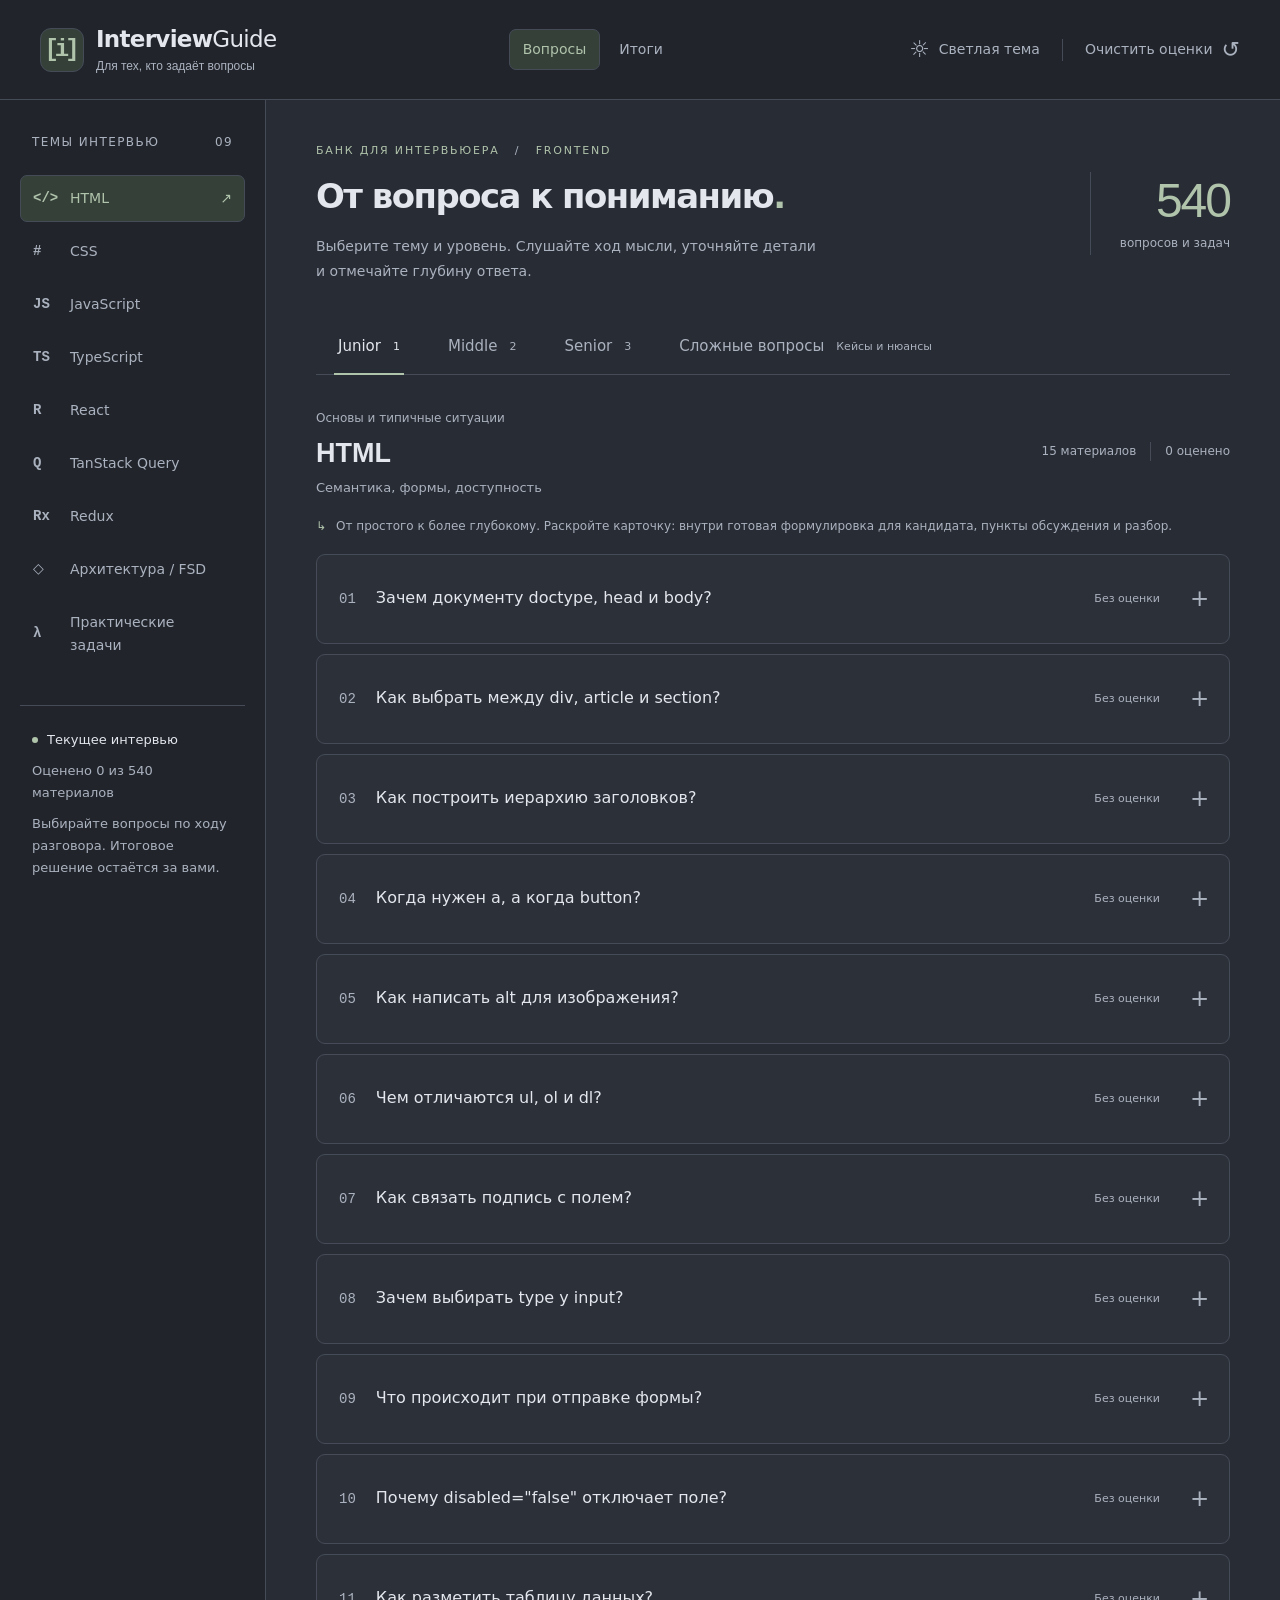
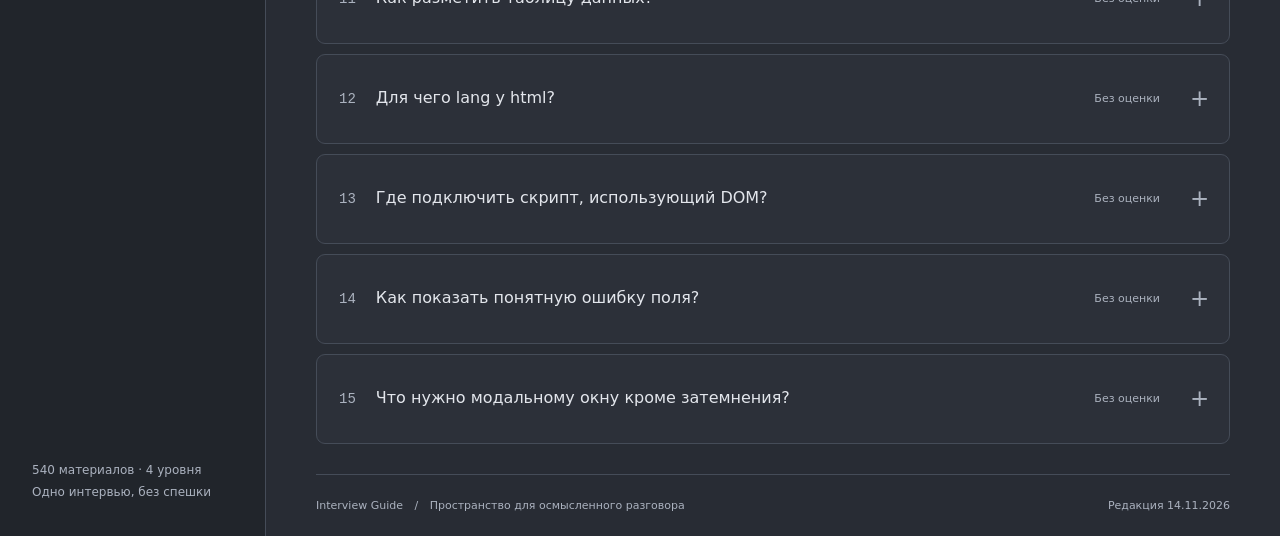
==== index.html @ fcee6555 "Publish Interview Guide website and project documentation" ====
<!doctype html>
<html lang="ru" data-theme="dark">
<head>
<meta charset="utf-8"><meta name="viewport" content="width=device-width, initial-scale=1"><meta name="theme-color" content="#282c34">
<meta name="description" content="540 вопросов и задач для фронтенд-интервью. Ориентиры ответов, уточнения и оценки одного интервью.">
<title>Interview Guide — материалы для интервьюера</title>
<style>html{background:#282c34;color:#abb2bf}html[data-theme=light]{background:#eae7df;color:#494d53}</style>
<script>try{if(localStorage.getItem('interview-guide.theme')==='light')document.documentElement.dataset.theme='light'}catch{}</script>
<link rel="stylesheet" href="styles.css">
<script defer src="data/catalog.js"></script>
<script defer src="data/html.js"></script><script defer src="data/css.js"></script><script defer src="data/javascript.js"></script><script defer src="data/typescript.js"></script><script defer src="data/react.js"></script><script defer src="data/tanstack-query.js"></script><script defer src="data/redux.js"></script><script defer src="data/architecture-fsd.js"></script><script defer src="data/coding.js"></script>
<script defer src="store.js"></script><script defer src="app.js"></script><script defer src="results.js"></script>
</head>
<body>
<a class="skip-link" href="#materials">Перейти к материалам</a>
<header class="topbar"><a href="#questions" class="brand" aria-label="Interview Guide, вопросы"><span class="brand-symbol" aria-hidden="true">[i]</span><span>Interview<span class="brand-light">Guide</span><small>Для тех, кто задаёт вопросы</small></span></a><nav class="screen-nav" aria-label="Разделы интервью"><a href="#questions" aria-current="page">Вопросы</a><a href="#results">Итоги</a></nav><div class="top-actions"><button id="theme-toggle" class="theme-toggle" role="switch" aria-checked="false" aria-label="Светлое оформление"><span id="theme-icon" aria-hidden="true">☼</span><span id="theme-label">Светлая тема</span></button><span class="action-separator"></span><button id="clear-ratings" class="clear-button">Очистить оценки <span aria-hidden="true">↺</span></button></div></header>
<div id="notices" class="notices global-notices" aria-live="polite"></div>
<div id="questions" class="workspace"><aside class="sidebar"><div class="sidebar-heading">Темы интервью <span>09</span></div><nav id="topic-nav" aria-label="Темы интервью"></nav><div class="interview-note"><span class="live-dot" aria-hidden="true"></span><strong>Текущее интервью</strong><p id="interview-progress">Оценено 0 из 540 материалов</p><p>Выбирайте вопросы по ходу разговора. Итоговое решение остаётся за вами.</p></div><div class="sidebar-footer">540 материалов · 4 уровня<br>Одно интервью, без спешки</div></aside>
<main id="materials" tabindex="-1"><div class="page-intro"><div><div class="eyebrow">БАНК ДЛЯ ИНТЕРВЬЮЕРА <span>/</span> FRONTEND</div><h1>От вопроса к пониманию<span>.</span></h1><p>Выберите тему и уровень. Слушайте ход мысли, уточняйте детали<br class="desktop-break"> и отмечайте глубину ответа.</p></div><div class="bank-count"><strong>540</strong><span>вопросов и задач</span></div></div>
<div id="level-tabs" class="level-tabs" role="tablist" aria-label="Уровень материалов"></div>
<section id="material-panel" role="tabpanel" aria-labelledby="tab-junior"><div class="list-heading"><div><span id="topic-kicker" class="topic-kicker"></span><h2 id="topic-title">HTML</h2><p id="topic-description"></p></div><div class="list-meta"><span>15 материалов</span><span id="list-progress">0 оценено</span></div></div><div class="reading-hint"><span aria-hidden="true">↳</span> От простого к более глубокому. Раскройте карточку: внутри готовая формулировка для кандидата, пункты обсуждения и разбор.</div><div id="material-list" class="material-list"></div></section>
<footer class="main-footer"><span>Interview Guide <span aria-hidden="true">/</span> Пространство для осмысленного разговора</span><span>Редакция 14.11.2026</span></footer></main></div>
<main id="results" class="results-screen" tabindex="-1" hidden aria-labelledby="results-title"><div class="page-intro"><div><div class="eyebrow">ТЕКУЩЕЕ ИНТЕРВЬЮ <span>/</span> ИТОГИ</div><h1 id="results-title">Разговор в деталях<span>.</span></h1><p>Каждый круг — отдельный уровень материалов. Размер сектора показывает долю темы<br class="desktop-break"> среди оценённых вопросов этого уровня, включая отметку «Не ответил».</p></div></div><p id="results-progress" class="results-progress"></p><p class="results-guidance">Выберите тему в круге или легенде, чтобы увидеть четыре оценки и покрытие из 15 вопросов. Вопросы без отметки не входят в диаграмму. Итоговое решение остаётся за вами.</p><div id="results-grid" class="results-grid"></div><footer class="main-footer"><span>Interview Guide <span aria-hidden="true">/</span> Одно интервью, четыре уровня материалов</span><span>Доли тем не означают процент знания</span></footer></main>
<dialog id="clear-dialog" aria-labelledby="clear-title"><span class="dialog-symbol" aria-hidden="true">↺</span><h2 id="clear-title">Начать новое интервью?</h2><p>Очистить оценки текущего интервью во всех темах и уровнях?</p><form method="dialog" class="dialog-actions"><button value="cancel" autofocus>Отмена</button><button value="clear" class="confirm-clear">Очистить</button></form></dialog>
<noscript><p class="notice">Включите JavaScript, чтобы открыть вопросы и сохранить оценки.</p></noscript>
</body></html>
---- styles.css ----
:root{font-family:'Golos Text',system-ui,sans-serif;color-scheme:dark;--bg:#282c34;--panel:#21252b;--card:#2c3039;--hover:#343a44;--text:#abb2bf;--strong:#e3e6ec;--muted:#abb2bf;--border:#454c58;--accent:#b0c3ab;--accent-bg:#354039;--code:#21252b;--keyword:#d7afe9;--string:#b4cd9a;--number:#edbd91;--comment:#aab2bf;--focus:#c2d9f5;background:var(--bg);color:var(--text);font-synthesis:none;text-rendering:optimizeLegibility}
:root[data-theme=light]{color-scheme:light;--bg:#eae7df;--panel:#e2dfd7;--card:#f2efe8;--hover:#dedbd3;--text:#494d53;--strong:#30363a;--muted:#555a5e;--border:#a8a79f;--accent:#3e5b46;--accent-bg:#d7dfd2;--code:#e5e2da;--keyword:#75447d;--string:#3e6032;--number:#824b24;--comment:#595d62;--focus:#315c86}
*{box-sizing:border-box}body{margin:0;font-size:16px;line-height:1.6}button,input,textarea{font:inherit}button,a{-webkit-tap-highlight-color:transparent}button{color:inherit;cursor:pointer}button{border:1px solid var(--border);background:transparent;border-radius:7px}button:hover{background:var(--hover)}a{color:var(--accent);text-underline-offset:3px}button:focus-visible,a:focus-visible,summary:focus-visible,pre:focus-visible,textarea:focus-visible,main:focus-visible{outline:2px solid var(--focus);outline-offset:4px}h1,h2,h3,p{margin-top:0}h1,h2,h3{color:var(--strong)}h3{font-size:17px;margin-bottom:10px;font-weight:550}p{margin-bottom:16px}ul,ol{padding-left:24px}li+li{margin-top:6px}.skip-link{position:fixed;top:-100px;left:20px;z-index:20;padding:12px;background:var(--panel)}.skip-link:focus{top:12px}.topbar{height:100px;border-bottom:1px solid var(--border);display:flex;align-items:center;justify-content:space-between;padding:0 40px;background:var(--panel);gap:24px}.brand{display:flex;align-items:center;gap:12px;text-decoration:none;color:var(--strong);font-family:Manrope,system-ui,sans-serif;font-weight:750;line-height:1.25;font-size:23px;letter-spacing:-.7px}.brand-symbol{display:grid;place-items:center;width:44px;height:44px;background:var(--accent-bg);color:var(--accent);border:1px solid var(--border);border-radius:11px;font:600 24px ui-monospace,monospace;letter-spacing:-4px;padding-right:4px}.brand-light{font-weight:400}.brand small{display:block;font-family:'Golos Text',sans-serif;font-weight:400;font-size:12px;letter-spacing:0;margin-top:6px;color:var(--muted)}.top-actions{display:flex;align-items:center;gap:22px}.theme-toggle,.clear-button{padding:8px 0;border:0;display:flex;align-items:center;gap:9px;font-size:14px}.theme-toggle>span:first-child{font-size:23px;line-height:1}.action-separator{height:22px;width:1px;background:var(--border)}.clear-button>span{font-size:22px}.workspace{display:grid;grid-template-columns:266px minmax(0,1fr);min-height:calc(100vh - 100px)}.sidebar{background:var(--panel);border-right:1px solid var(--border);padding:33px 20px;display:flex;flex-direction:column;gap:23px}.sidebar-heading{display:flex;justify-content:space-between;padding:0 12px;font-size:12px;font-weight:500;text-transform:uppercase;letter-spacing:1.4px;color:var(--muted)}.sidebar nav{display:flex;flex-direction:column;gap:6px}.topic-button{border-color:transparent;display:flex;align-items:center;gap:12px;text-align:left;width:100%;padding:11px 12px;font-size:14px;line-height:1.6;min-height:47px}.topic-button.active{background:var(--accent-bg);color:var(--accent);border-color:var(--border)}.topic-icon{width:25px;flex-shrink:0;font-family:ui-monospace,monospace;font-size:14px;font-weight:600;color:var(--muted)}.active .topic-icon{color:var(--accent)}.topic-arrow{margin-left:auto}.interview-note{border-top:1px solid var(--border);padding:24px 12px 0;font-size:13px;margin-top:14px}.interview-note strong{font-weight:500;color:var(--strong)}.interview-note p{margin:9px 0 0;line-height:1.7}.live-dot{display:inline-block;width:6px;height:6px;border-radius:50%;background:var(--accent);margin-right:9px;vertical-align:middle}.sidebar-footer{font-size:12px;margin-top:auto;padding:30px 12px 0;color:var(--muted);line-height:1.8}main{padding:42px 50px 22px;min-width:0;max-width:1460px;width:100%;margin:0 auto}.page-intro{display:flex;align-items:center;justify-content:space-between;gap:24px;margin-bottom:34px}.eyebrow{font-size:11px;font-weight:500;letter-spacing:1.8px;margin-bottom:16px;color:var(--accent)}.eyebrow span{margin:0 10px;color:var(--muted)}h1{font-family:Manrope,system-ui,sans-serif;font-size:clamp(28px,2.65vw,42px);font-weight:550;line-height:1.25;letter-spacing:-1.5px;margin-bottom:16px}h1>span{color:var(--accent)}.page-intro p{font-size:14px;line-height:1.8;margin:0}.bank-count{text-align:right;min-width:140px;padding-left:20px;border-left:1px solid var(--border)}.bank-count strong{display:block;font-family:Manrope,sans-serif;font-size:48px;line-height:1.2;letter-spacing:-2px;font-weight:450;color:var(--accent)}.bank-count span{font-size:12px}.level-tabs{display:flex;gap:4px;border-bottom:1px solid var(--border)}.level-tabs button{border:none;border-radius:0;display:flex;align-items:center;gap:12px;padding:16px 22px;position:relative;font-size:15px;color:var(--muted)}.level-tabs button>span{font-size:11px}.level-tabs button[aria-selected=true]{color:var(--strong)}.level-tabs button[aria-selected=true]:after{content:'';position:absolute;height:2px;bottom:-1px;left:18px;right:18px;background:var(--accent)}.notices:not(:empty){margin-top:22px}.notice{padding:13px 16px;border:1px solid var(--border);border-left:3px solid var(--accent);border-radius:5px;background:var(--panel);font-size:14px}.list-heading{display:flex;align-items:center;justify-content:space-between;margin:29px 0 18px;gap:16px}.topic-kicker{font-size:12px;color:var(--muted)}.list-heading h2{font:550 27px/1.25 Manrope,sans-serif;margin:7px 0}.list-heading p{font-size:13px;margin:0}.list-meta{display:flex;gap:14px;font-size:12px}.list-meta span+span{border-left:1px solid var(--border);padding-left:14px}.reading-hint{display:flex;gap:10px;font-size:12px;margin:0 0 18px;color:var(--muted)}.reading-hint>span{color:var(--accent)}.material-list{display:flex;flex-direction:column;gap:10px}.material-card{background:var(--card);border:1px solid var(--border);border-radius:9px;min-width:0;overflow:clip}.material-card h2{margin:0;font:inherit}.card-trigger{width:100%;border:0;background:none;border-radius:8px;display:flex;align-items:center;text-align:left;padding:20px 22px;gap:20px;min-height:88px}.card-trigger:hover{background:var(--hover)}.card-trigger:focus-visible{outline-offset:-5px}.ordinal{font:14px ui-monospace,monospace;color:var(--muted);flex-shrink:0}.card-title{color:var(--strong);font-size:16px;font-weight:450;line-height:1.55;flex:1;min-width:0;overflow-wrap:anywhere}.target-level{display:block;font-size:12px;font-weight:400;color:var(--muted);margin-top:6px}.rating-badge{font-size:11px;white-space:nowrap;padding:3px 9px;border-radius:5px;border:1px solid var(--border);font-weight:400}.rating-badge.unrated{border-color:transparent;color:var(--muted)}.rating-badge.basic,.rating-badge.confident,.rating-badge.deep{background:var(--accent-bg);color:var(--accent)}.expand-icon{font-size:23px;line-height:1;flex-shrink:0;color:var(--muted);width:17px;text-align:center}.card-disclosure{display:grid;grid-template-rows:0fr;visibility:hidden;transition:grid-template-rows .18s ease,visibility .18s}.card-disclosure.expanded{grid-template-rows:1fr;visibility:visible}.disclosure-inner{overflow:hidden;min-height:0}.card-body{border-top:1px solid var(--border);padding:27px 34px 28px 60px;overflow-wrap:anywhere}.card-body section{margin:25px 0}.analysis-content p,.analysis-content li,.card-body>p{font-size:16px;line-height:1.85}.answer{padding:18px 22px;background:var(--panel);border-left:2px solid var(--accent);border-radius:0 6px 6px 0}.answer p{color:var(--strong);margin:8px 0 0}.section-label,.candidate-label{font-size:12px;letter-spacing:.5px;color:var(--accent)}.criteria{margin:16px 0}.criteria>div{display:grid;grid-template-columns:130px minmax(0,1fr);gap:14px;border-top:1px solid var(--border);padding:13px 0}.criteria dt{color:var(--accent);font-size:14px}.criterion-mark{display:inline-block;width:22px;letter-spacing:1px}.criteria dd{margin:0;font-size:15px;line-height:1.75}.follow-ups{padding-left:22px}.references{font-size:13px;border-top:1px solid var(--border);padding-top:16px}.references summary{cursor:pointer;color:var(--muted)}.references p{font-size:13px;margin:12px 0}.references li{font-size:13px}.rating-control{border:0;border-top:1px solid var(--border);padding:23px 0 0;margin:30px 0 0;min-width:0}.rating-control legend{float:left;width:100%;font-size:14px;color:var(--strong);margin-bottom:14px;padding:0}.rating-options{display:flex;flex-wrap:wrap;gap:7px;clear:both}.rating-options button{font-size:13px;padding:7px 12px}.rating-options button.selected{background:var(--accent-bg);color:var(--accent);border-color:var(--accent)}.rating-options .remove-rating{border-color:transparent}.rating-control>p{font-size:12px;margin:12px 0 0}.candidate-label{margin-bottom:12px}.candidate-label>span{margin-right:5px}.example{background:var(--panel);border-radius:5px;padding:13px 16px;overflow-wrap:anywhere}.code-heading{display:flex;align-items:center;justify-content:space-between;gap:16px}.code-heading h3{margin:0}.text-button{border:0;font-size:13px;padding:8px 0}.text-button span{margin-left:6px}pre{max-width:100%;overflow:auto;background:var(--code);border:1px solid var(--border);border-radius:7px;padding:20px;font-size:14px;line-height:1.85;tab-size:2;color:var(--strong);white-space:pre;overflow-wrap:normal}code{font-family:'Cascadia Code','Consolas',ui-monospace,monospace}.token.comment,.token.prolog{color:var(--comment)}.token.keyword,.token.boolean{color:var(--keyword)}.token.string,.token.char{color:var(--string)}.token.number,.token.function{color:var(--number)}.token.operator,.token.punctuation{color:var(--text)}.secondary-button{padding:9px 15px;font-size:14px}.secondary-button span{margin-left:12px}.copy-status{font-size:13px;min-height:22px;margin:10px 0}.manual-copy{display:flex;flex-direction:column;gap:10px}.manual-copy label{font-size:14px}.manual-copy textarea{width:100%;max-width:100%;background:var(--code);color:var(--strong);padding:12px;font:14px/1.7 ui-monospace,monospace;white-space:pre;border:1px solid var(--border);border-radius:6px}.manual-copy button{align-self:flex-start;padding:6px 13px}.interviewer-divider{border-top:1px solid var(--border);margin:30px 0 16px;padding-top:14px;font-size:12px;color:var(--muted)}.analysis-toggle{width:100%;text-align:left;display:flex;align-items:center;justify-content:space-between;padding:12px 16px;font-size:14px;background:var(--panel);color:var(--accent)}.task-analysis{padding-top:22px;animation:appear .18s ease}.main-footer{display:flex;justify-content:space-between;gap:20px;font-size:11px;border-top:1px solid var(--border);margin-top:30px;padding-top:22px;color:var(--muted)}.main-footer span span{margin:0 8px}dialog{background:var(--card);color:var(--text);border:1px solid var(--border);border-radius:13px;padding:30px;max-width:480px;width:calc(100% - 32px)}dialog::backdrop{background:#101318b8}dialog h2{font:550 24px Manrope,sans-serif;margin:15px 0}dialog p{line-height:1.8}.dialog-symbol{font-size:26px;color:var(--accent)}.dialog-actions{display:flex;justify-content:flex-end;gap:12px;margin-top:25px}.dialog-actions button{padding:9px 20px}.confirm-clear{background:var(--accent-bg);color:var(--accent);border-color:var(--accent)}@keyframes appear{from{opacity:0}to{opacity:1}}
@media(min-width:1700px){main{padding-left:70px;padding-right:70px}.sidebar{padding-top:42px}}
@media(max-width:1100px){.workspace{grid-template-columns:225px minmax(0,1fr)}main{padding:30px 28px 20px}.topbar{padding:0 28px}.sidebar{padding:28px 12px}.bank-count{display:none}.level-tabs button{padding:15px 16px}.level-tabs button>span{display:none}.card-trigger{gap:13px;padding:18px}.card-body{padding:24px}.rating-badge{font-size:10px}.main-footer{flex-direction:column;gap:5px}}
@media(max-width:760px){.topbar{height:auto;min-height:92px;padding:19px 20px;flex-wrap:wrap;gap:16px}.brand{font-size:22px}.brand small{font-size:11px}.top-actions{margin-left:auto;gap:14px}.theme-toggle,.clear-button{font-size:12px}.workspace{display:block}.sidebar{border-right:0;border-bottom:1px solid var(--border);padding:20px;gap:14px}.sidebar-heading{padding:0;font-size:11px}.sidebar nav{display:grid;grid-template-columns:repeat(3,minmax(0,1fr));gap:5px}.topic-button{font-size:12px;padding:9px 7px;gap:5px;line-height:1.4;min-height:45px}.topic-icon{width:22px;font-size:12px}.topic-arrow{display:none}.interview-note,.sidebar-footer{display:none}main{padding:28px 20px 20px}.page-intro{margin-bottom:25px}.eyebrow{font-size:9px;letter-spacing:1.3px}h1{font-size:30px;letter-spacing:-1px}.page-intro p{font-size:13px}.desktop-break{display:none}.level-tabs{gap:0;justify-content:space-between}.level-tabs button{padding:13px 8px;font-size:13px}.level-tabs button[aria-selected=true]:after{left:8px;right:8px}.list-heading{margin-top:25px;align-items:flex-start}.list-heading h2{font-size:25px}.list-meta{flex-direction:column;gap:1px;font-size:11px;padding-top:6px;text-align:right;flex-shrink:0}.list-meta span+span{border:0;padding:0}.topic-kicker{font-size:11px}.reading-hint{font-size:11px}.card-trigger{display:grid;grid-template-columns:24px minmax(0,1fr) 16px;column-gap:10px;row-gap:8px;padding:16px;min-height:96px}.ordinal{grid-column:1;grid-row:1;font-size:12px;align-self:start;padding-top:4px}.card-title{grid-column:2;grid-row:1;font-size:16px}.expand-icon{grid-column:3;grid-row:1}.rating-badge{grid-column:2;grid-row:2;justify-self:start;font-size:11px;margin-left:-7px}.target-level{font-size:11px}.card-body{padding:20px 17px}.criteria>div{display:block}.criteria dt{margin-bottom:5px}.criteria dd{font-size:14px}.code-heading{align-items:flex-start;flex-wrap:wrap;gap:2px}pre{padding:14px}.rating-options{gap:6px}.rating-options button{font-size:12px;padding:8px 10px}.main-footer{font-size:10px}}
@media(max-width:420px){.topbar{padding:18px 16px}.top-actions{width:100%;justify-content:space-between;margin:0}.sidebar{padding:17px 12px}.topic-button{font-size:11px;gap:3px;padding:8px 4px}.topic-icon{width:21px;font-size:11px}main{padding:24px 14px 18px}h1{font-size:27px}.level-tabs button{font-size:12px;padding:13px 7px}.card-trigger{padding:15px 12px}.list-heading p{font-size:12px}.list-meta{font-size:10px}}
@media(prefers-reduced-motion:reduce){*,*::before,*::after{animation:none!important;transition:none!important;scroll-behavior:auto!important}}
@media(forced-colors:active){button{border:1px solid ButtonText}.level-tabs button[aria-selected=true]{border-bottom:3px solid Highlight}.rating-options button.selected{outline:2px solid Highlight}.topic-button.active{outline:2px solid Highlight}}

/* Готовая формулировка отделена от ответа и критериев интервьюера. */
.candidate-question{padding:21px 24px;background:var(--panel);border:1px solid var(--border);border-radius:8px;margin:0 0 26px}
.candidate-question h3{color:var(--accent);font-size:14px;margin:0 0 14px}
.question-wording{font-size:17px;line-height:1.85;white-space:pre-line;color:var(--strong);margin:0 0 18px}
.question-points-label{font-size:14px;margin:18px 0 8px;color:var(--muted)}
.question-points{font-size:16px;line-height:1.85;margin:0;padding-left:22px}
.question-points li+li{margin-top:10px}.question-code{margin-top:20px}.question-code pre{margin-bottom:0}
@media(max-width:760px){.candidate-question{padding:18px 16px}.question-wording{font-size:16px}.question-points{padding-left:20px}}
.question-guidance{font-size:13px;line-height:1.7;color:var(--muted);margin:0 0 16px}
.question-wording,.question-points{max-width:75ch}

/* Оба экрана остаются в одном документе вместе с временными оценками. */
[hidden]{display:none!important}
.screen-nav{display:flex;gap:5px;flex-shrink:0}
.screen-nav a{padding:8px 13px;border:1px solid transparent;border-radius:7px;font-size:14px;text-decoration:none;color:var(--muted)}
.screen-nav a:hover{background:var(--hover)}
.screen-nav a[aria-current=page]{color:var(--accent);background:var(--accent-bg);border-color:var(--border)}
.global-notices:not(:empty){margin:20px 40px 0}
.global-notices .notice:last-child{margin-bottom:0}
:root{--topic-html:#d8a795;--topic-css:#a7bad9;--topic-javascript:#d6c28f;--topic-typescript:#8ebcc2;--topic-react:#a9b3d6;--topic-tanstack-query:#c0abc9;--topic-redux:#b4c49b;--topic-architecture-fsd:#d2abc0;--topic-coding:#a4c6b3}
:root[data-theme=light]{--topic-html:#b17c68;--topic-css:#7b94b9;--topic-javascript:#ab955b;--topic-typescript:#68969c;--topic-react:#858fba;--topic-tanstack-query:#9e85aa;--topic-redux:#899c6c;--topic-architecture-fsd:#ad8097;--topic-coding:#739b84}
.topic-color-html{--topic-color:var(--topic-html)}.topic-color-css{--topic-color:var(--topic-css)}.topic-color-javascript{--topic-color:var(--topic-javascript)}.topic-color-typescript{--topic-color:var(--topic-typescript)}.topic-color-react{--topic-color:var(--topic-react)}.topic-color-tanstack-query{--topic-color:var(--topic-tanstack-query)}.topic-color-redux{--topic-color:var(--topic-redux)}.topic-color-architecture-fsd{--topic-color:var(--topic-architecture-fsd)}.topic-color-coding{--topic-color:var(--topic-coding)}
.results-screen{max-width:1600px}
.results-screen .page-intro{margin-bottom:22px}
.results-progress{font-size:15px;color:var(--strong);margin-bottom:8px}
.results-guidance{font-size:13px;max-width:90ch;margin-bottom:28px}
.results-grid{display:grid;grid-template-columns:repeat(2,minmax(0,1fr));gap:24px;align-items:start}
.result-card{display:grid;grid-template-columns:minmax(150px,.85fr) minmax(0,1.15fr);column-gap:22px;row-gap:14px;border:1px solid var(--border);border-radius:11px;background:var(--card);padding:24px;min-width:0}
.result-heading{grid-column:1/-1;display:flex;align-items:flex-start;justify-content:space-between;gap:12px}
.result-heading h2{font:550 24px/1.3 Manrope,system-ui,sans-serif;margin:0 0 7px}
.result-heading p{font-size:12px;margin:0}
.result-total{font-size:12px;white-space:nowrap;padding:5px 0;color:var(--strong)}
.result-chart{grid-column:1;grid-row:2/span 2;align-self:center;min-width:0}
.results-pie{display:block;width:100%;max-width:260px;margin:0 auto;overflow:visible}
.pie-empty{fill:var(--panel);stroke:var(--border);stroke-width:1.5}
.pie-empty-label{font:14px system-ui,sans-serif;fill:var(--muted)}
.pie-slice{fill:var(--topic-color);stroke:var(--card);stroke-width:2;cursor:pointer}
.pie-slice:hover{opacity:.85}
.pie-slice.selected{stroke:var(--strong);stroke-width:3}
.pie-slice:focus-visible{outline:2px solid var(--focus);outline-offset:4px}
.pie-caption{font-size:11px;line-height:1.7;text-align:center;margin:8px 0 0}
.legend-heading{grid-column:2;margin:0;font-size:11px;color:var(--muted)}
.results-legend{grid-column:2;display:flex;flex-direction:column;gap:4px;min-width:0}
.legend-button{display:flex;align-items:center;gap:8px;min-height:35px;width:100%;padding:6px 8px;text-align:left;border-color:transparent;border-radius:5px;font-size:12px;line-height:1.5}
.legend-button.selected{border-color:var(--accent);background:var(--accent-bg);color:var(--strong)}
.topic-swatch{width:10px;height:10px;flex-shrink:0;border-radius:3px;background:var(--topic-color);border:1px solid var(--border)}
.legend-label{min-width:0;overflow-wrap:anywhere}
.legend-value{margin-left:auto;flex-shrink:0;font-size:11px;font-variant-numeric:tabular-nums;white-space:nowrap}
.topic-details{grid-column:1/-1;border-top:1px solid var(--border);padding-top:17px;margin-top:4px;min-width:0}
.topic-details h3{font-size:16px;margin:0 0 4px}
.topic-coverage{font-size:12px;margin:0 0 15px}
.rating-counts{display:grid;grid-template-columns:repeat(4,minmax(0,1fr));gap:8px;margin:0}
.rating-counts dt{font-size:11px;overflow-wrap:anywhere;color:var(--muted)}
.rating-counts dd{font-size:23px;line-height:1.5;margin:2px 0 0;color:var(--strong);font-variant-numeric:tabular-nums}
@media(max-width:1100px){.topbar{height:auto;min-height:100px;flex-wrap:wrap;padding-top:18px;padding-bottom:18px;gap:18px}.screen-nav,.top-actions{margin-left:auto}.result-card{grid-template-columns:minmax(130px,.8fr) minmax(0,1.2fr);column-gap:14px;padding:19px}.result-heading h2{font-size:21px}.result-total{font-size:11px}.legend-button{padding:6px 4px;gap:6px;font-size:11px}.legend-value{font-size:10px}.results-grid{gap:18px}}
@media(max-width:760px){.screen-nav{order:3;width:100%;margin:0}.screen-nav a{flex:1;text-align:center}.global-notices:not(:empty){margin:18px 20px 0}.results-grid{grid-template-columns:minmax(0,1fr)}.result-card{grid-template-columns:minmax(150px,.9fr) minmax(0,1.1fr);padding:21px;column-gap:20px}.legend-button{font-size:12px;padding:7px 8px}.legend-value{font-size:11px}.result-heading h2{font-size:24px}.result-total{font-size:12px}}
@media(max-width:500px){.result-card{display:block;padding:19px 16px}.result-heading{margin-bottom:15px}.result-chart{max-width:250px;margin:0 auto 18px}.legend-heading{margin-bottom:8px}.topic-details{margin-top:20px}.result-heading h2{font-size:22px}.rating-counts{gap:6px}.rating-counts dt{font-size:10px}.results-guidance{font-size:12px}.global-notices:not(:empty){margin:16px 14px 0}}
@media(forced-colors:active){.screen-nav a[aria-current=page],.legend-button.selected{outline:2px solid Highlight}.topic-swatch{background:Canvas;border-color:CanvasText}.pie-slice{fill:Canvas;stroke:CanvasText}.pie-slice.selected{fill:Highlight;stroke:CanvasText}}
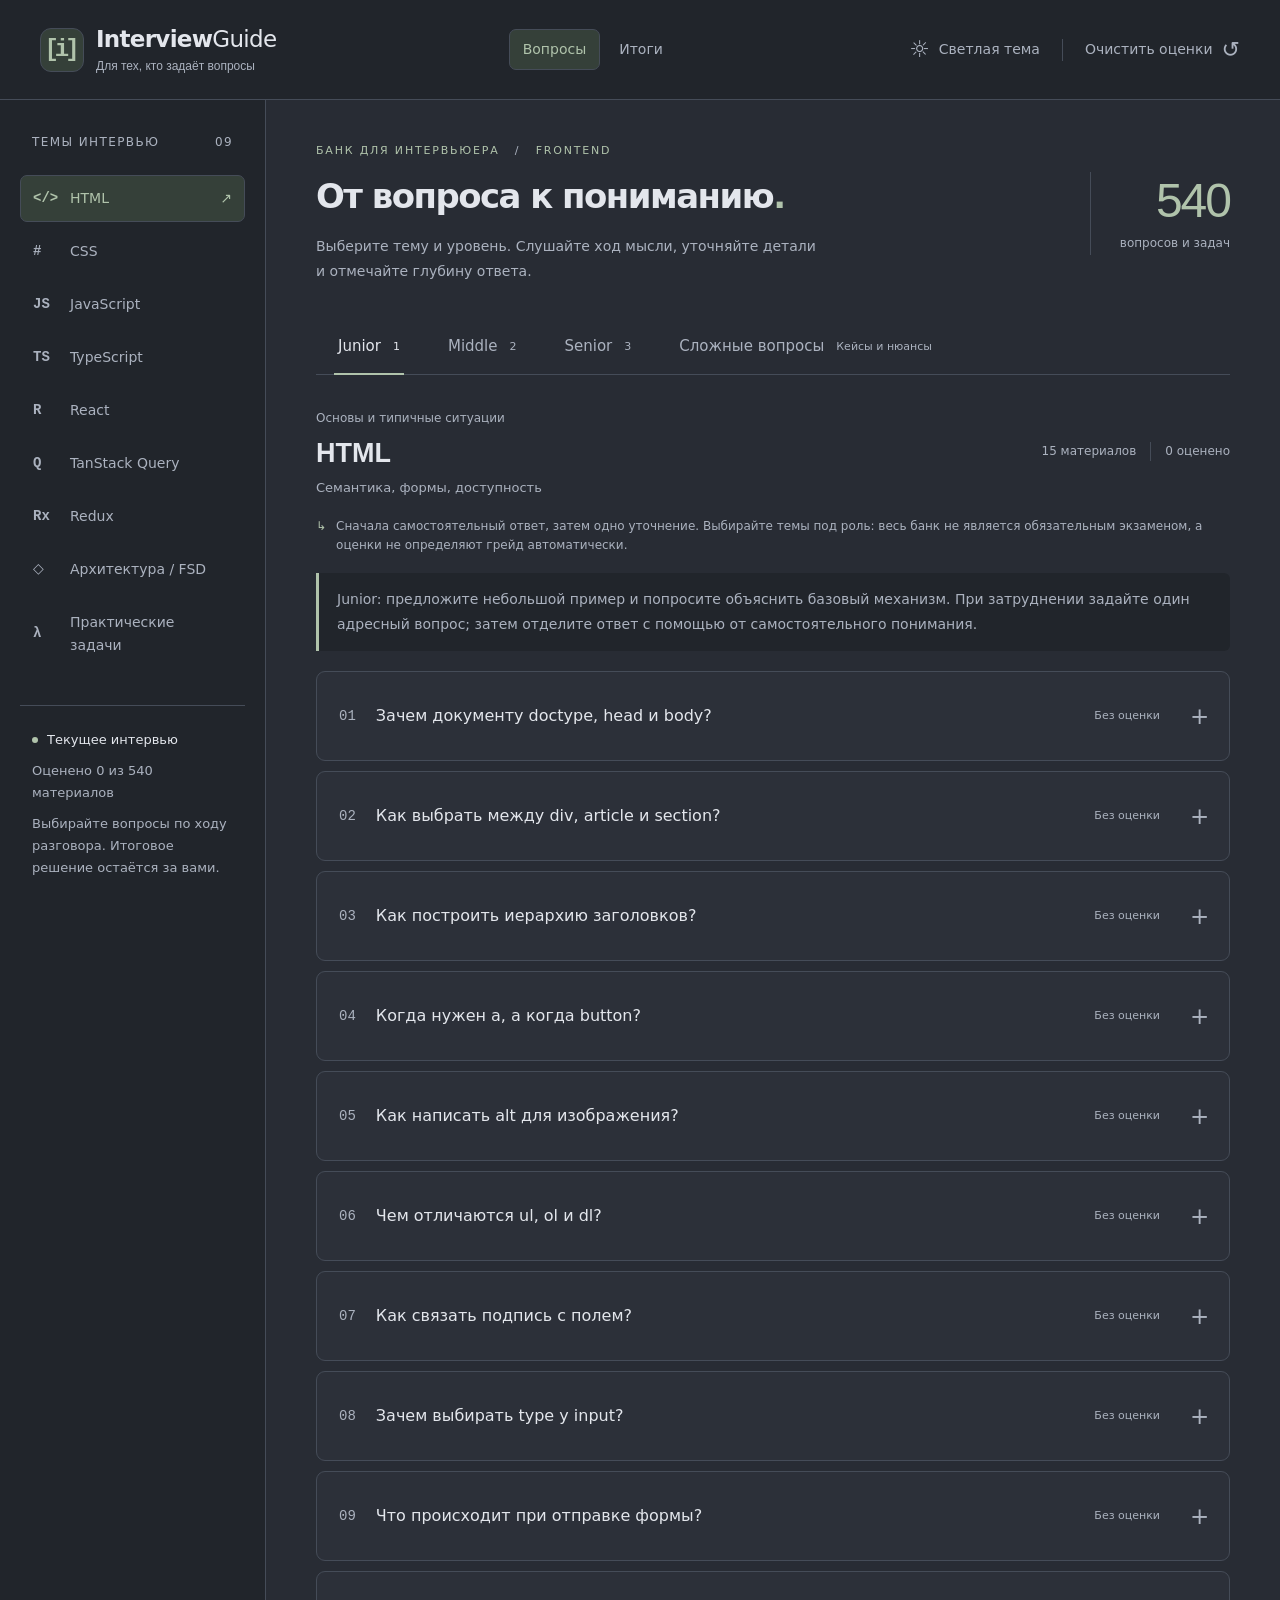
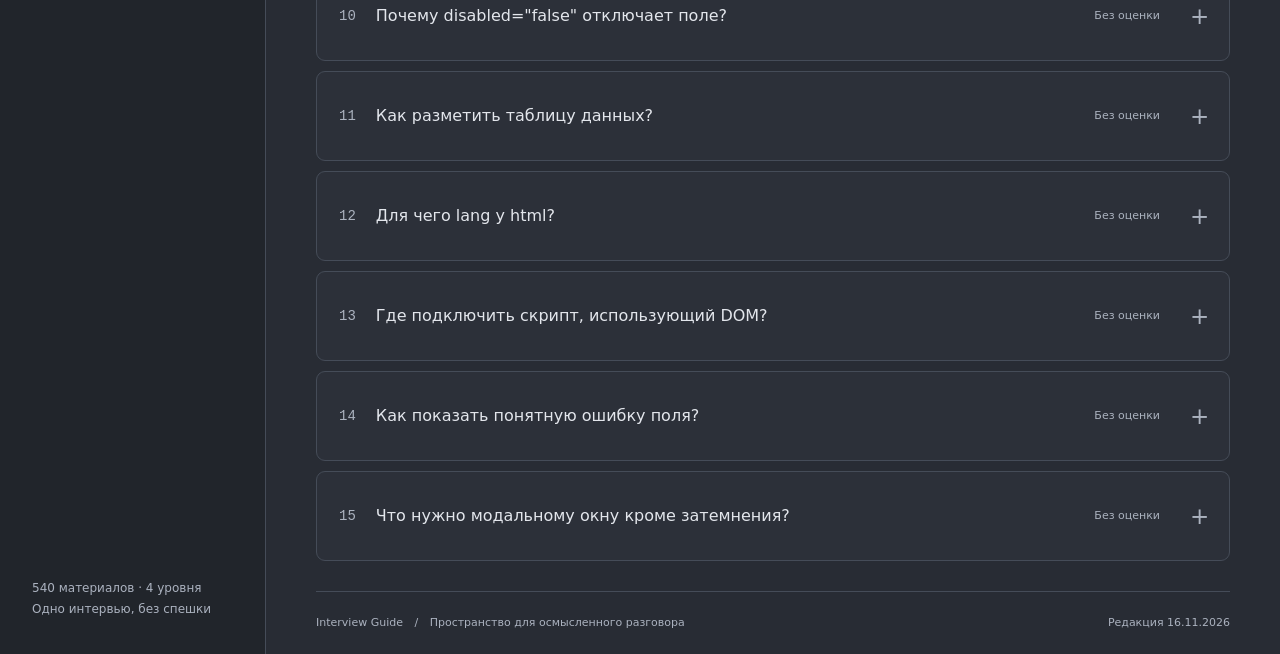
==== commit cc215f5e: "feat: refine interview questions and level assessment" ====
--- a/index.html
+++ b/index.html
@@ -18,8 +18,8 @@
 <div id="questions" class="workspace"><aside class="sidebar"><div class="sidebar-heading">Темы интервью <span>09</span></div><nav id="topic-nav" aria-label="Темы интервью"></nav><div class="interview-note"><span class="live-dot" aria-hidden="true"></span><strong>Текущее интервью</strong><p id="interview-progress">Оценено 0 из 540 материалов</p><p>Выбирайте вопросы по ходу разговора. Итоговое решение остаётся за вами.</p></div><div class="sidebar-footer">540 материалов · 4 уровня<br>Одно интервью, без спешки</div></aside>
 <main id="materials" tabindex="-1"><div class="page-intro"><div><div class="eyebrow">БАНК ДЛЯ ИНТЕРВЬЮЕРА <span>/</span> FRONTEND</div><h1>От вопроса к пониманию<span>.</span></h1><p>Выберите тему и уровень. Слушайте ход мысли, уточняйте детали<br class="desktop-break"> и отмечайте глубину ответа.</p></div><div class="bank-count"><strong>540</strong><span>вопросов и задач</span></div></div>
 <div id="level-tabs" class="level-tabs" role="tablist" aria-label="Уровень материалов"></div>
-<section id="material-panel" role="tabpanel" aria-labelledby="tab-junior"><div class="list-heading"><div><span id="topic-kicker" class="topic-kicker"></span><h2 id="topic-title">HTML</h2><p id="topic-description"></p></div><div class="list-meta"><span>15 материалов</span><span id="list-progress">0 оценено</span></div></div><div class="reading-hint"><span aria-hidden="true">↳</span> От простого к более глубокому. Раскройте карточку: внутри готовая формулировка для кандидата, пункты обсуждения и разбор.</div><div id="material-list" class="material-list"></div></section>
-<footer class="main-footer"><span>Interview Guide <span aria-hidden="true">/</span> Пространство для осмысленного разговора</span><span>Редакция 14.11.2026</span></footer></main></div>
+<section id="material-panel" role="tabpanel" aria-labelledby="tab-junior"><div class="list-heading"><div><span id="topic-kicker" class="topic-kicker"></span><h2 id="topic-title">HTML</h2><p id="topic-description"></p></div><div class="list-meta"><span>15 материалов</span><span id="list-progress">0 оценено</span></div></div><div class="reading-hint"><span aria-hidden="true">↳</span> Сначала самостоятельный ответ, затем одно уточнение. Выбирайте темы под роль: весь банк не является обязательным экзаменом, а оценки не определяют грейд автоматически.</div><p id="level-guidance" class="level-guidance"></p><div id="material-list" class="material-list"></div></section>
+<footer class="main-footer"><span>Interview Guide <span aria-hidden="true">/</span> Пространство для осмысленного разговора</span><span>Редакция 16.11.2026</span></footer></main></div>
 <main id="results" class="results-screen" tabindex="-1" hidden aria-labelledby="results-title"><div class="page-intro"><div><div class="eyebrow">ТЕКУЩЕЕ ИНТЕРВЬЮ <span>/</span> ИТОГИ</div><h1 id="results-title">Разговор в деталях<span>.</span></h1><p>Каждый круг — отдельный уровень материалов. Размер сектора показывает долю темы<br class="desktop-break"> среди оценённых вопросов этого уровня, включая отметку «Не ответил».</p></div></div><p id="results-progress" class="results-progress"></p><p class="results-guidance">Выберите тему в круге или легенде, чтобы увидеть четыре оценки и покрытие из 15 вопросов. Вопросы без отметки не входят в диаграмму. Итоговое решение остаётся за вами.</p><div id="results-grid" class="results-grid"></div><footer class="main-footer"><span>Interview Guide <span aria-hidden="true">/</span> Одно интервью, четыре уровня материалов</span><span>Доли тем не означают процент знания</span></footer></main>
 <dialog id="clear-dialog" aria-labelledby="clear-title"><span class="dialog-symbol" aria-hidden="true">↺</span><h2 id="clear-title">Начать новое интервью?</h2><p>Очистить оценки текущего интервью во всех темах и уровнях?</p><form method="dialog" class="dialog-actions"><button value="cancel" autofocus>Отмена</button><button value="clear" class="confirm-clear">Очистить</button></form></dialog>
 <noscript><p class="notice">Включите JavaScript, чтобы открыть вопросы и сохранить оценки.</p></noscript>
--- a/styles.css
+++ b/styles.css
@@ -12,12 +12,19 @@
 .candidate-question{padding:21px 24px;background:var(--panel);border:1px solid var(--border);border-radius:8px;margin:0 0 26px}
 .candidate-question h3{color:var(--accent);font-size:14px;margin:0 0 14px}
 .question-wording{font-size:17px;line-height:1.85;white-space:pre-line;color:var(--strong);margin:0 0 18px}
-.question-points-label{font-size:14px;margin:18px 0 8px;color:var(--muted)}
-.question-points{font-size:16px;line-height:1.85;margin:0;padding-left:22px}
-.question-points li+li{margin-top:10px}.question-code{margin-top:20px}.question-code pre{margin-bottom:0}
-@media(max-width:760px){.candidate-question{padding:18px 16px}.question-wording{font-size:16px}.question-points{padding-left:20px}}
+.question-code{margin-top:20px}.question-code pre{margin-bottom:0}
+@media(max-width:760px){.candidate-question{padding:18px 16px}.question-wording{font-size:16px}}
 .question-guidance{font-size:13px;line-height:1.7;color:var(--muted);margin:0 0 16px}
-.question-wording,.question-points{max-width:75ch}
+.question-wording{max-width:75ch}
+.level-guidance{padding:14px 18px;margin:0 0 20px;border-left:3px solid var(--accent);background:var(--panel);font-size:14px;line-height:1.8;border-radius:0 6px 6px 0}
+.assessment-guidance,.follow-up-guidance{font-size:13px;color:var(--muted);line-height:1.8;max-width:85ch}
+.follow-ups{display:grid;gap:14px;margin-top:16px}
+.follow-up{border:1px solid var(--border);border-radius:7px;padding:17px 19px;min-width:0;overflow-wrap:anywhere;background:var(--panel)}
+.follow-up h4{font-size:13px;font-weight:600;color:var(--accent);margin:0 0 10px}
+.follow-up-question{font-size:16px;margin-bottom:12px;max-width:75ch}
+.follow-up-expected{font-size:14px;margin:0;line-height:1.8;max-width:85ch}
+.follow-up-expected strong{font-weight:550;color:var(--strong)}
+@media(max-width:760px){.level-guidance{font-size:13px;padding:12px 14px}.follow-up{padding:14px}.follow-up-question{font-size:15px}}
 
 /* Оба экрана остаются в одном документе вместе с временными оценками. */
 [hidden]{display:none!important}
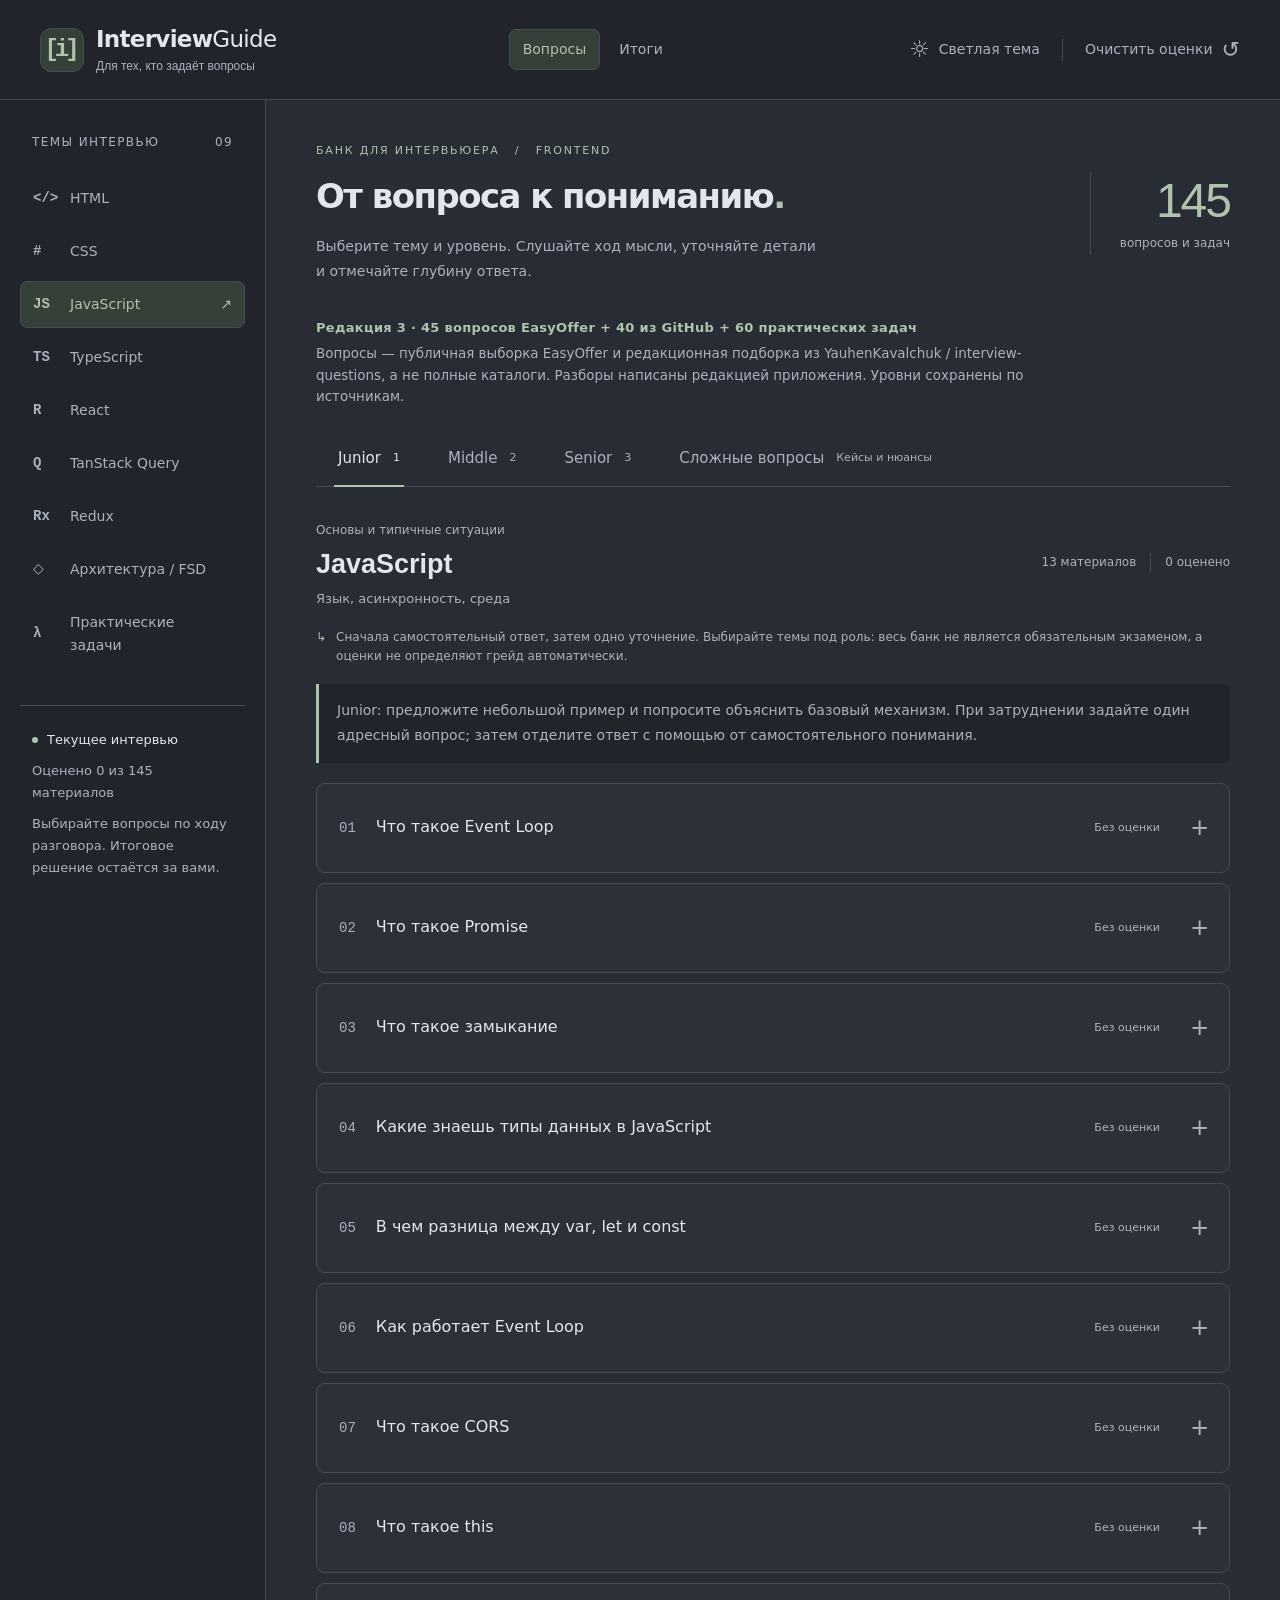
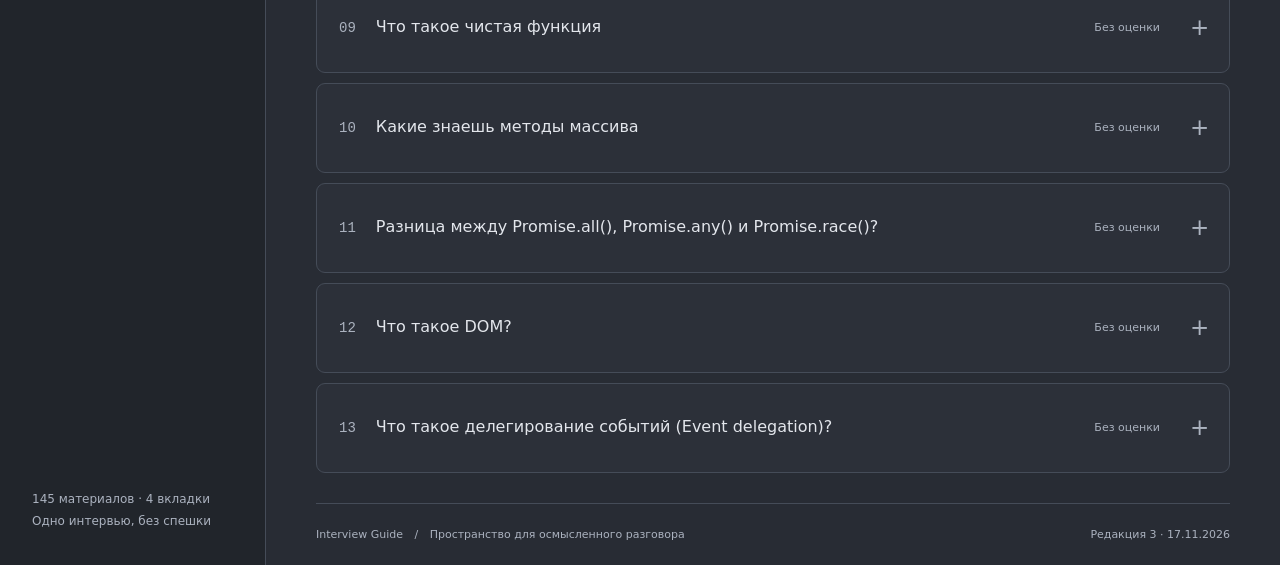
==== commit d6cca160: "feat: curate technical questions from EasyOffer and GitHub" ====
--- a/index.html
+++ b/index.html
@@ -2,25 +2,25 @@
 <html lang="ru" data-theme="dark">
 <head>
 <meta charset="utf-8"><meta name="viewport" content="width=device-width, initial-scale=1"><meta name="theme-color" content="#282c34">
-<meta name="description" content="540 вопросов и задач для фронтенд-интервью. Ориентиры ответов, уточнения и оценки одного интервью.">
+<meta name="description" content="Вопросы EasyOffer и GitHub и практические задачи для фронтенд-интервью. Ориентиры ответов, уточнения и оценки одного интервью.">
 <title>Interview Guide — материалы для интервьюера</title>
 <style>html{background:#282c34;color:#abb2bf}html[data-theme=light]{background:#eae7df;color:#494d53}</style>
 <script>try{if(localStorage.getItem('interview-guide.theme')==='light')document.documentElement.dataset.theme='light'}catch{}</script>
-<link rel="stylesheet" href="styles.css">
-<script defer src="data/catalog.js"></script>
-<script defer src="data/html.js"></script><script defer src="data/css.js"></script><script defer src="data/javascript.js"></script><script defer src="data/typescript.js"></script><script defer src="data/react.js"></script><script defer src="data/tanstack-query.js"></script><script defer src="data/redux.js"></script><script defer src="data/architecture-fsd.js"></script><script defer src="data/coding.js"></script>
-<script defer src="store.js"></script><script defer src="app.js"></script><script defer src="results.js"></script>
+<link rel="stylesheet" href="styles.css?v=3">
+<script defer src="data/catalog.js?v=3"></script>
+<script defer src="data/html.js?v=3"></script><script defer src="data/css.js?v=3"></script><script defer src="data/javascript.js?v=3"></script><script defer src="data/typescript.js?v=3"></script><script defer src="data/react.js?v=3"></script><script defer src="data/tanstack-query.js?v=3"></script><script defer src="data/redux.js?v=3"></script><script defer src="data/architecture-fsd.js?v=3"></script><script defer src="data/coding.js?v=3"></script>
+<script defer src="store.js?v=3"></script><script defer src="app.js?v=3"></script><script defer src="results.js?v=3"></script>
 </head>
 <body>
 <a class="skip-link" href="#materials">Перейти к материалам</a>
 <header class="topbar"><a href="#questions" class="brand" aria-label="Interview Guide, вопросы"><span class="brand-symbol" aria-hidden="true">[i]</span><span>Interview<span class="brand-light">Guide</span><small>Для тех, кто задаёт вопросы</small></span></a><nav class="screen-nav" aria-label="Разделы интервью"><a href="#questions" aria-current="page">Вопросы</a><a href="#results">Итоги</a></nav><div class="top-actions"><button id="theme-toggle" class="theme-toggle" role="switch" aria-checked="false" aria-label="Светлое оформление"><span id="theme-icon" aria-hidden="true">☼</span><span id="theme-label">Светлая тема</span></button><span class="action-separator"></span><button id="clear-ratings" class="clear-button">Очистить оценки <span aria-hidden="true">↺</span></button></div></header>
 <div id="notices" class="notices global-notices" aria-live="polite"></div>
-<div id="questions" class="workspace"><aside class="sidebar"><div class="sidebar-heading">Темы интервью <span>09</span></div><nav id="topic-nav" aria-label="Темы интервью"></nav><div class="interview-note"><span class="live-dot" aria-hidden="true"></span><strong>Текущее интервью</strong><p id="interview-progress">Оценено 0 из 540 материалов</p><p>Выбирайте вопросы по ходу разговора. Итоговое решение остаётся за вами.</p></div><div class="sidebar-footer">540 материалов · 4 уровня<br>Одно интервью, без спешки</div></aside>
-<main id="materials" tabindex="-1"><div class="page-intro"><div><div class="eyebrow">БАНК ДЛЯ ИНТЕРВЬЮЕРА <span>/</span> FRONTEND</div><h1>От вопроса к пониманию<span>.</span></h1><p>Выберите тему и уровень. Слушайте ход мысли, уточняйте детали<br class="desktop-break"> и отмечайте глубину ответа.</p></div><div class="bank-count"><strong>540</strong><span>вопросов и задач</span></div></div>
-<div id="level-tabs" class="level-tabs" role="tablist" aria-label="Уровень материалов"></div>
-<section id="material-panel" role="tabpanel" aria-labelledby="tab-junior"><div class="list-heading"><div><span id="topic-kicker" class="topic-kicker"></span><h2 id="topic-title">HTML</h2><p id="topic-description"></p></div><div class="list-meta"><span>15 материалов</span><span id="list-progress">0 оценено</span></div></div><div class="reading-hint"><span aria-hidden="true">↳</span> Сначала самостоятельный ответ, затем одно уточнение. Выбирайте темы под роль: весь банк не является обязательным экзаменом, а оценки не определяют грейд автоматически.</div><p id="level-guidance" class="level-guidance"></p><div id="material-list" class="material-list"></div></section>
-<footer class="main-footer"><span>Interview Guide <span aria-hidden="true">/</span> Пространство для осмысленного разговора</span><span>Редакция 16.11.2026</span></footer></main></div>
-<main id="results" class="results-screen" tabindex="-1" hidden aria-labelledby="results-title"><div class="page-intro"><div><div class="eyebrow">ТЕКУЩЕЕ ИНТЕРВЬЮ <span>/</span> ИТОГИ</div><h1 id="results-title">Разговор в деталях<span>.</span></h1><p>Каждый круг — отдельный уровень материалов. Размер сектора показывает долю темы<br class="desktop-break"> среди оценённых вопросов этого уровня, включая отметку «Не ответил».</p></div></div><p id="results-progress" class="results-progress"></p><p class="results-guidance">Выберите тему в круге или легенде, чтобы увидеть четыре оценки и покрытие из 15 вопросов. Вопросы без отметки не входят в диаграмму. Итоговое решение остаётся за вами.</p><div id="results-grid" class="results-grid"></div><footer class="main-footer"><span>Interview Guide <span aria-hidden="true">/</span> Одно интервью, четыре уровня материалов</span><span>Доли тем не означают процент знания</span></footer></main>
+<div id="questions" class="workspace"><aside class="sidebar"><div class="sidebar-heading">Темы интервью <span>09</span></div><nav id="topic-nav" aria-label="Темы интервью"></nav><div class="interview-note"><span class="live-dot" aria-hidden="true"></span><strong>Текущее интервью</strong><p id="interview-progress">Подсчитываем материалы…</p><p>Выбирайте вопросы по ходу разговора. Итоговое решение остаётся за вами.</p></div><div class="sidebar-footer"><span id="sidebar-count"></span><br>Одно интервью, без спешки</div></aside>
+<main id="materials" tabindex="-1"><div class="page-intro"><div><div class="eyebrow">БАНК ДЛЯ ИНТЕРВЬЮЕРА <span>/</span> FRONTEND</div><h1>От вопроса к пониманию<span>.</span></h1><p>Выберите тему и уровень. Слушайте ход мысли, уточняйте детали<br class="desktop-break"> и отмечайте глубину ответа.</p></div><div class="bank-count"><strong id="bank-count"></strong><span>вопросов и задач</span></div></div>
+<p id="bank-revision" class="bank-revision">Редакция 3 · 45 вопросов EasyOffer + 40 из GitHub + 60 практических задач</p><p class="source-scope">Вопросы — публичная выборка EasyOffer и редакционная подборка из YauhenKavalchuk / interview-questions, а не полные каталоги. Разборы написаны редакцией приложения. Уровни сохранены по источникам.</p><div id="level-tabs" class="level-tabs" role="tablist" aria-label="Уровень материалов"></div>
+<section id="material-panel" role="tabpanel" aria-labelledby="tab-junior"><div class="list-heading"><div><span id="topic-kicker" class="topic-kicker"></span><h2 id="topic-title">JavaScript</h2><p id="topic-description"></p></div><div class="list-meta"><span id="list-count"></span><span id="list-progress">0 оценено</span></div></div><div class="reading-hint"><span aria-hidden="true">↳</span> Сначала самостоятельный ответ, затем одно уточнение. Выбирайте темы под роль: весь банк не является обязательным экзаменом, а оценки не определяют грейд автоматически.</div><p id="level-guidance" class="level-guidance"></p><div id="material-list" class="material-list"></div></section>
+<footer class="main-footer"><span>Interview Guide <span aria-hidden="true">/</span> Пространство для осмысленного разговора</span><span>Редакция 3 · 17.11.2026</span></footer></main></div>
+<main id="results" class="results-screen" tabindex="-1" hidden aria-labelledby="results-title"><div class="page-intro"><div><div class="eyebrow">ТЕКУЩЕЕ ИНТЕРВЬЮ <span>/</span> ИТОГИ</div><h1 id="results-title">Разговор в деталях<span>.</span></h1><p>Каждый круг — отдельный уровень материалов. Размер сектора показывает долю темы<br class="desktop-break"> среди оценённых вопросов этого уровня, включая отметку «Не ответил».</p></div></div><p id="results-progress" class="results-progress"></p><p class="results-guidance">Выберите тему в круге или легенде, чтобы увидеть четыре оценки и покрытие доступных материалов этой темы. Вопросы без отметки не входят в диаграмму. Итоговое решение остаётся за вами.</p><div id="results-grid" class="results-grid"></div><footer class="main-footer"><span>Interview Guide <span aria-hidden="true">/</span> Одно интервью, четыре уровня материалов</span><span>Доли тем не означают процент знания</span></footer></main>
 <dialog id="clear-dialog" aria-labelledby="clear-title"><span class="dialog-symbol" aria-hidden="true">↺</span><h2 id="clear-title">Начать новое интервью?</h2><p>Очистить оценки текущего интервью во всех темах и уровнях?</p><form method="dialog" class="dialog-actions"><button value="cancel" autofocus>Отмена</button><button value="clear" class="confirm-clear">Очистить</button></form></dialog>
 <noscript><p class="notice">Включите JavaScript, чтобы открыть вопросы и сохранить оценки.</p></noscript>
 </body></html>
--- a/styles.css
+++ b/styles.css
@@ -16,6 +16,7 @@
 @media(max-width:760px){.candidate-question{padding:18px 16px}.question-wording{font-size:16px}}
 .question-guidance{font-size:13px;line-height:1.7;color:var(--muted);margin:0 0 16px}
 .question-wording{max-width:75ch}
+.bank-revision{color:var(--accent);font-size:13px;font-weight:600;letter-spacing:.3px;margin:0 0 12px}
 .level-guidance{padding:14px 18px;margin:0 0 20px;border-left:3px solid var(--accent);background:var(--panel);font-size:14px;line-height:1.8;border-radius:0 6px 6px 0}
 .assessment-guidance,.follow-up-guidance{font-size:13px;color:var(--muted);line-height:1.8;max-width:85ch}
 .follow-ups{display:grid;gap:14px;margin-top:16px}
@@ -73,3 +74,12 @@
 @media(max-width:760px){.screen-nav{order:3;width:100%;margin:0}.screen-nav a{flex:1;text-align:center}.global-notices:not(:empty){margin:18px 20px 0}.results-grid{grid-template-columns:minmax(0,1fr)}.result-card{grid-template-columns:minmax(150px,.9fr) minmax(0,1.1fr);padding:21px;column-gap:20px}.legend-button{font-size:12px;padding:7px 8px}.legend-value{font-size:11px}.result-heading h2{font-size:24px}.result-total{font-size:12px}}
 @media(max-width:500px){.result-card{display:block;padding:19px 16px}.result-heading{margin-bottom:15px}.result-chart{max-width:250px;margin:0 auto 18px}.legend-heading{margin-bottom:8px}.topic-details{margin-top:20px}.result-heading h2{font-size:22px}.rating-counts{gap:6px}.rating-counts dt{font-size:10px}.results-guidance{font-size:12px}.global-notices:not(:empty){margin:16px 14px 0}}
 @media(forced-colors:active){.screen-nav a[aria-current=page],.legend-button.selected{outline:2px solid Highlight}.topic-swatch{background:Canvas;border-color:CanvasText}.pie-slice{fill:Canvas;stroke:CanvasText}.pie-slice.selected{fill:Highlight;stroke:CanvasText}}
+
+/* Происхождение вопросов и пустые подборки редакции 3. */
+.question-source, .editorial-note, .source-scope { font-size: .84rem; line-height: 1.6; color: var(--muted); overflow-wrap: anywhere; }
+.question-source a { color: var(--accent); text-underline-offset: .2em; }
+.editorial-note { border-left: 2px solid currentColor; padding-left: 1rem; }
+.source-scope { max-width: 85ch; margin: -8px 0 22px; }
+.empty-state { padding: 36px 28px; border: 1px dashed var(--border); border-radius: 12px; }
+.empty-state h3 { margin: 0 0 12px; }
+.empty-state p { max-width: 65ch; line-height: 1.7; margin: 0; }
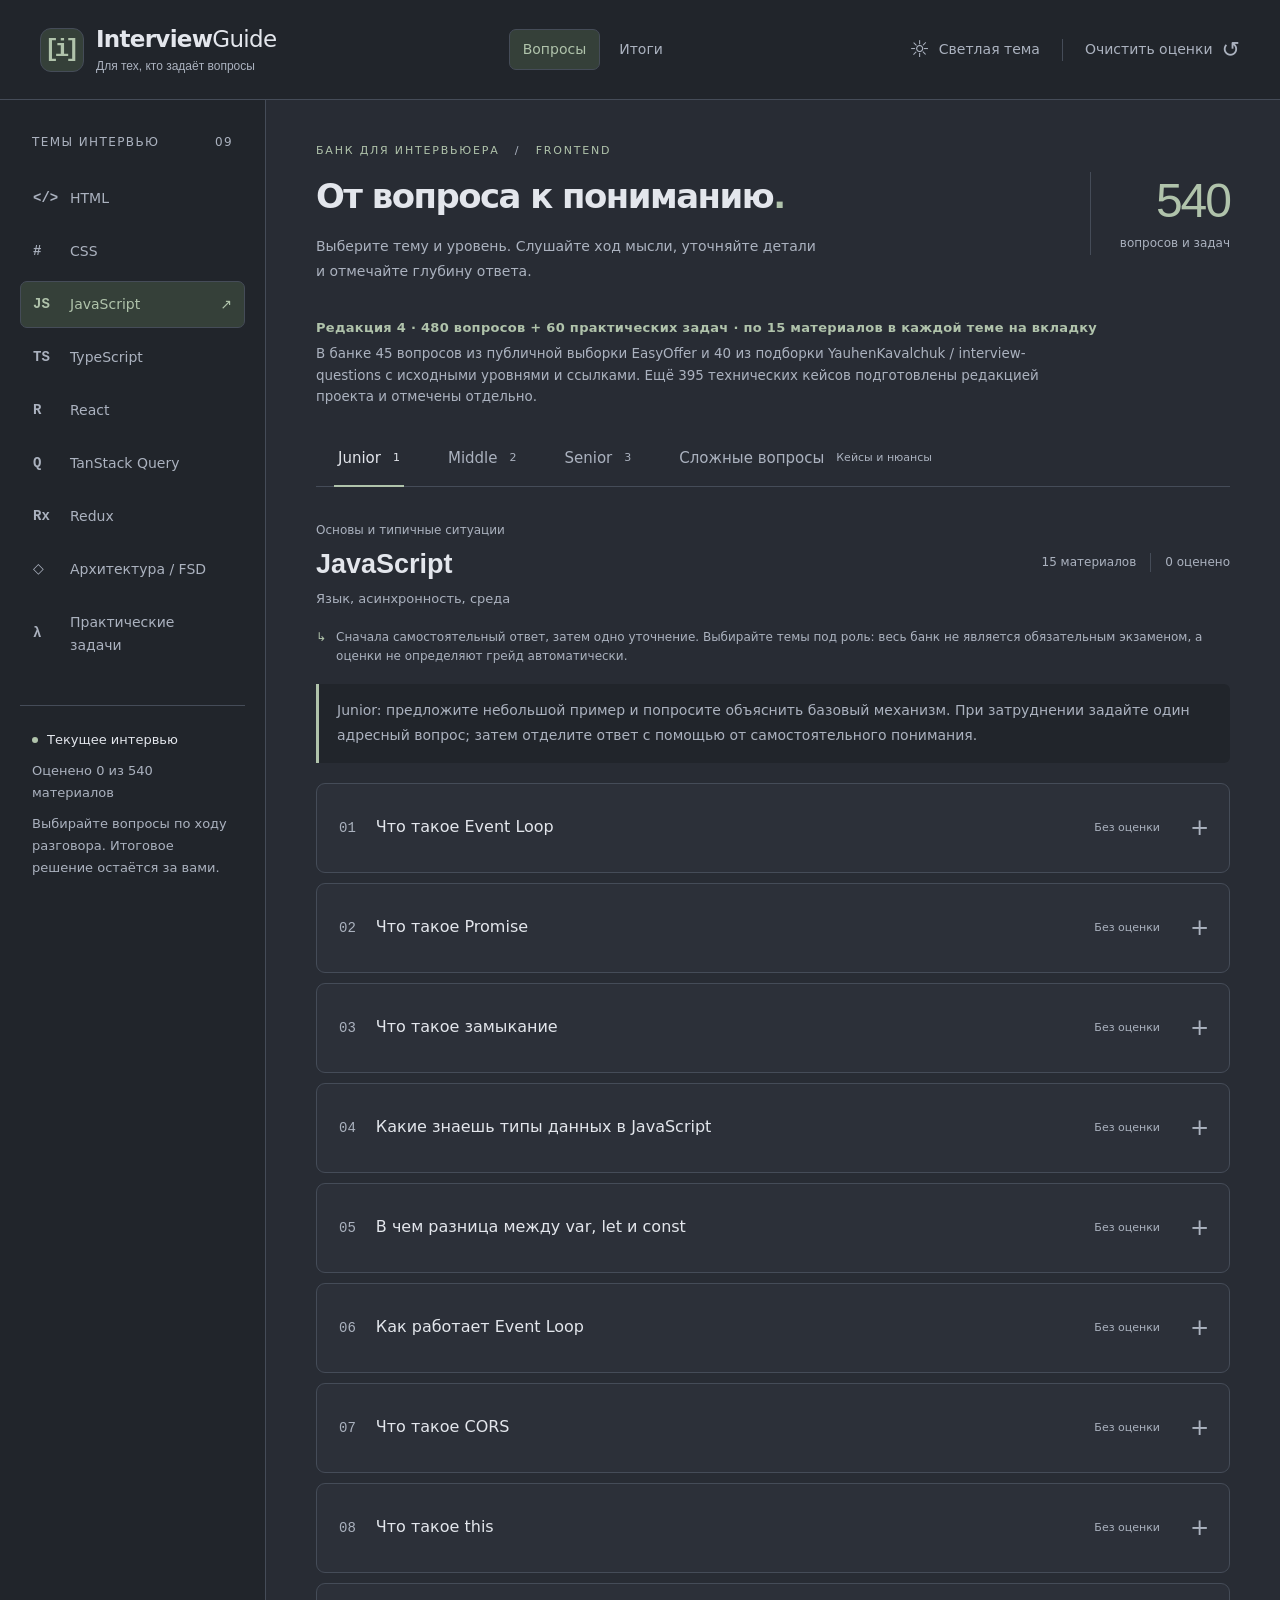
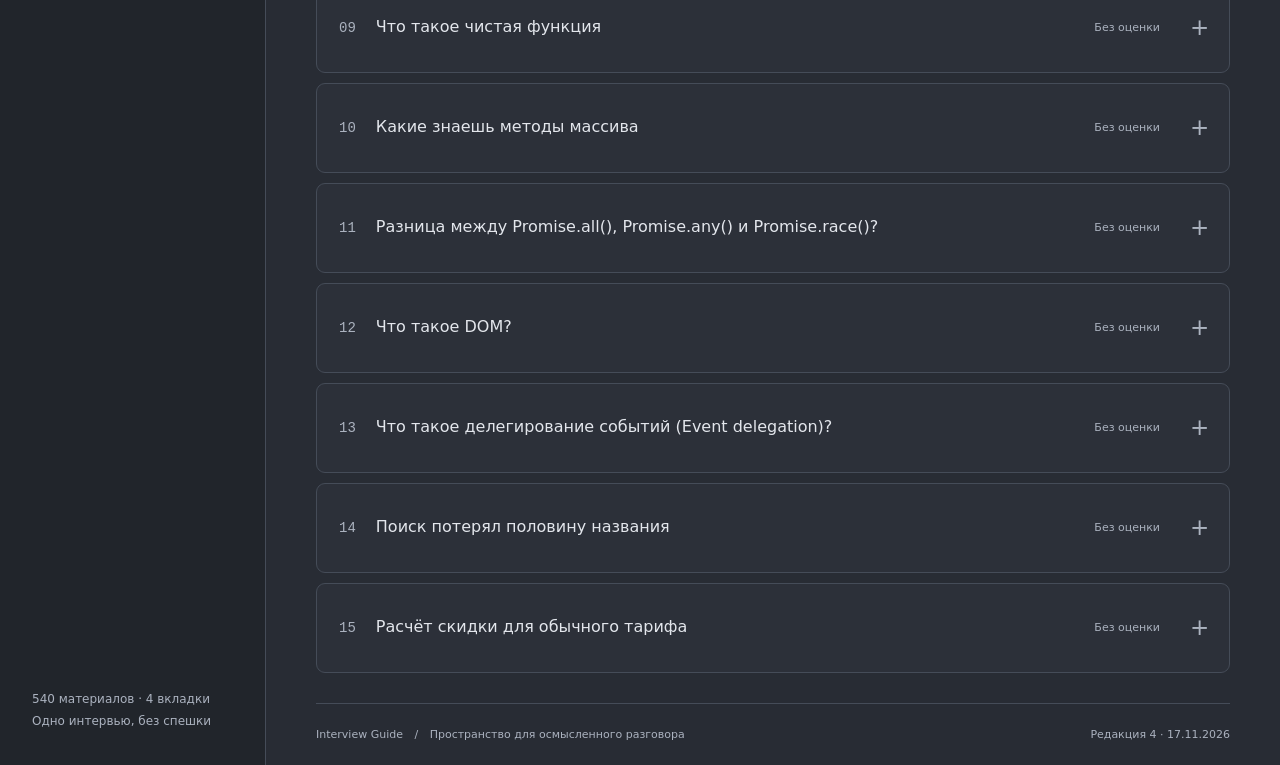
==== commit 6c9a8298: "feat: restore fifteen interview cards per topic and level" ====
--- a/index.html
+++ b/index.html
@@ -2,14 +2,14 @@
 <html lang="ru" data-theme="dark">
 <head>
 <meta charset="utf-8"><meta name="viewport" content="width=device-width, initial-scale=1"><meta name="theme-color" content="#282c34">
-<meta name="description" content="Вопросы EasyOffer и GitHub и практические задачи для фронтенд-интервью. Ориентиры ответов, уточнения и оценки одного интервью.">
+<meta name="description" content="480 вопросов и 60 практических задач для фронтенд-интервью. Вопросы EasyOffer и GitHub, редакционные кейсы, ориентиры ответов и оценки интервью.">
 <title>Interview Guide — материалы для интервьюера</title>
 <style>html{background:#282c34;color:#abb2bf}html[data-theme=light]{background:#eae7df;color:#494d53}</style>
 <script>try{if(localStorage.getItem('interview-guide.theme')==='light')document.documentElement.dataset.theme='light'}catch{}</script>
-<link rel="stylesheet" href="styles.css?v=3">
-<script defer src="data/catalog.js?v=3"></script>
-<script defer src="data/html.js?v=3"></script><script defer src="data/css.js?v=3"></script><script defer src="data/javascript.js?v=3"></script><script defer src="data/typescript.js?v=3"></script><script defer src="data/react.js?v=3"></script><script defer src="data/tanstack-query.js?v=3"></script><script defer src="data/redux.js?v=3"></script><script defer src="data/architecture-fsd.js?v=3"></script><script defer src="data/coding.js?v=3"></script>
-<script defer src="store.js?v=3"></script><script defer src="app.js?v=3"></script><script defer src="results.js?v=3"></script>
+<link rel="stylesheet" href="styles.css?v=4">
+<script defer src="data/catalog.js?v=4"></script>
+<script defer src="data/html.js?v=4"></script><script defer src="data/css.js?v=4"></script><script defer src="data/javascript.js?v=4"></script><script defer src="data/typescript.js?v=4"></script><script defer src="data/react.js?v=4"></script><script defer src="data/tanstack-query.js?v=4"></script><script defer src="data/redux.js?v=4"></script><script defer src="data/architecture-fsd.js?v=4"></script><script defer src="data/coding.js?v=4"></script>
+<script defer src="store.js?v=4"></script><script defer src="app.js?v=4"></script><script defer src="results.js?v=4"></script>
 </head>
 <body>
 <a class="skip-link" href="#materials">Перейти к материалам</a>
@@ -17,9 +17,9 @@
 <div id="notices" class="notices global-notices" aria-live="polite"></div>
 <div id="questions" class="workspace"><aside class="sidebar"><div class="sidebar-heading">Темы интервью <span>09</span></div><nav id="topic-nav" aria-label="Темы интервью"></nav><div class="interview-note"><span class="live-dot" aria-hidden="true"></span><strong>Текущее интервью</strong><p id="interview-progress">Подсчитываем материалы…</p><p>Выбирайте вопросы по ходу разговора. Итоговое решение остаётся за вами.</p></div><div class="sidebar-footer"><span id="sidebar-count"></span><br>Одно интервью, без спешки</div></aside>
 <main id="materials" tabindex="-1"><div class="page-intro"><div><div class="eyebrow">БАНК ДЛЯ ИНТЕРВЬЮЕРА <span>/</span> FRONTEND</div><h1>От вопроса к пониманию<span>.</span></h1><p>Выберите тему и уровень. Слушайте ход мысли, уточняйте детали<br class="desktop-break"> и отмечайте глубину ответа.</p></div><div class="bank-count"><strong id="bank-count"></strong><span>вопросов и задач</span></div></div>
-<p id="bank-revision" class="bank-revision">Редакция 3 · 45 вопросов EasyOffer + 40 из GitHub + 60 практических задач</p><p class="source-scope">Вопросы — публичная выборка EasyOffer и редакционная подборка из YauhenKavalchuk / interview-questions, а не полные каталоги. Разборы написаны редакцией приложения. Уровни сохранены по источникам.</p><div id="level-tabs" class="level-tabs" role="tablist" aria-label="Уровень материалов"></div>
+<p id="bank-revision" class="bank-revision">Редакция 4 · 480 вопросов + 60 практических задач · по 15 материалов в каждой теме на вкладку</p><p class="source-scope">В банке 45 вопросов из публичной выборки EasyOffer и 40 из подборки YauhenKavalchuk / interview-questions с исходными уровнями и ссылками. Ещё 395 технических кейсов подготовлены редакцией проекта и отмечены отдельно.</p><div id="level-tabs" class="level-tabs" role="tablist" aria-label="Уровень материалов"></div>
 <section id="material-panel" role="tabpanel" aria-labelledby="tab-junior"><div class="list-heading"><div><span id="topic-kicker" class="topic-kicker"></span><h2 id="topic-title">JavaScript</h2><p id="topic-description"></p></div><div class="list-meta"><span id="list-count"></span><span id="list-progress">0 оценено</span></div></div><div class="reading-hint"><span aria-hidden="true">↳</span> Сначала самостоятельный ответ, затем одно уточнение. Выбирайте темы под роль: весь банк не является обязательным экзаменом, а оценки не определяют грейд автоматически.</div><p id="level-guidance" class="level-guidance"></p><div id="material-list" class="material-list"></div></section>
-<footer class="main-footer"><span>Interview Guide <span aria-hidden="true">/</span> Пространство для осмысленного разговора</span><span>Редакция 3 · 17.11.2026</span></footer></main></div>
+<footer class="main-footer"><span>Interview Guide <span aria-hidden="true">/</span> Пространство для осмысленного разговора</span><span>Редакция 4 · 17.11.2026</span></footer></main></div>
 <main id="results" class="results-screen" tabindex="-1" hidden aria-labelledby="results-title"><div class="page-intro"><div><div class="eyebrow">ТЕКУЩЕЕ ИНТЕРВЬЮ <span>/</span> ИТОГИ</div><h1 id="results-title">Разговор в деталях<span>.</span></h1><p>Каждый круг — отдельный уровень материалов. Размер сектора показывает долю темы<br class="desktop-break"> среди оценённых вопросов этого уровня, включая отметку «Не ответил».</p></div></div><p id="results-progress" class="results-progress"></p><p class="results-guidance">Выберите тему в круге или легенде, чтобы увидеть четыре оценки и покрытие доступных материалов этой темы. Вопросы без отметки не входят в диаграмму. Итоговое решение остаётся за вами.</p><div id="results-grid" class="results-grid"></div><footer class="main-footer"><span>Interview Guide <span aria-hidden="true">/</span> Одно интервью, четыре уровня материалов</span><span>Доли тем не означают процент знания</span></footer></main>
 <dialog id="clear-dialog" aria-labelledby="clear-title"><span class="dialog-symbol" aria-hidden="true">↺</span><h2 id="clear-title">Начать новое интервью?</h2><p>Очистить оценки текущего интервью во всех темах и уровнях?</p><form method="dialog" class="dialog-actions"><button value="cancel" autofocus>Отмена</button><button value="clear" class="confirm-clear">Очистить</button></form></dialog>
 <noscript><p class="notice">Включите JavaScript, чтобы открыть вопросы и сохранить оценки.</p></noscript>
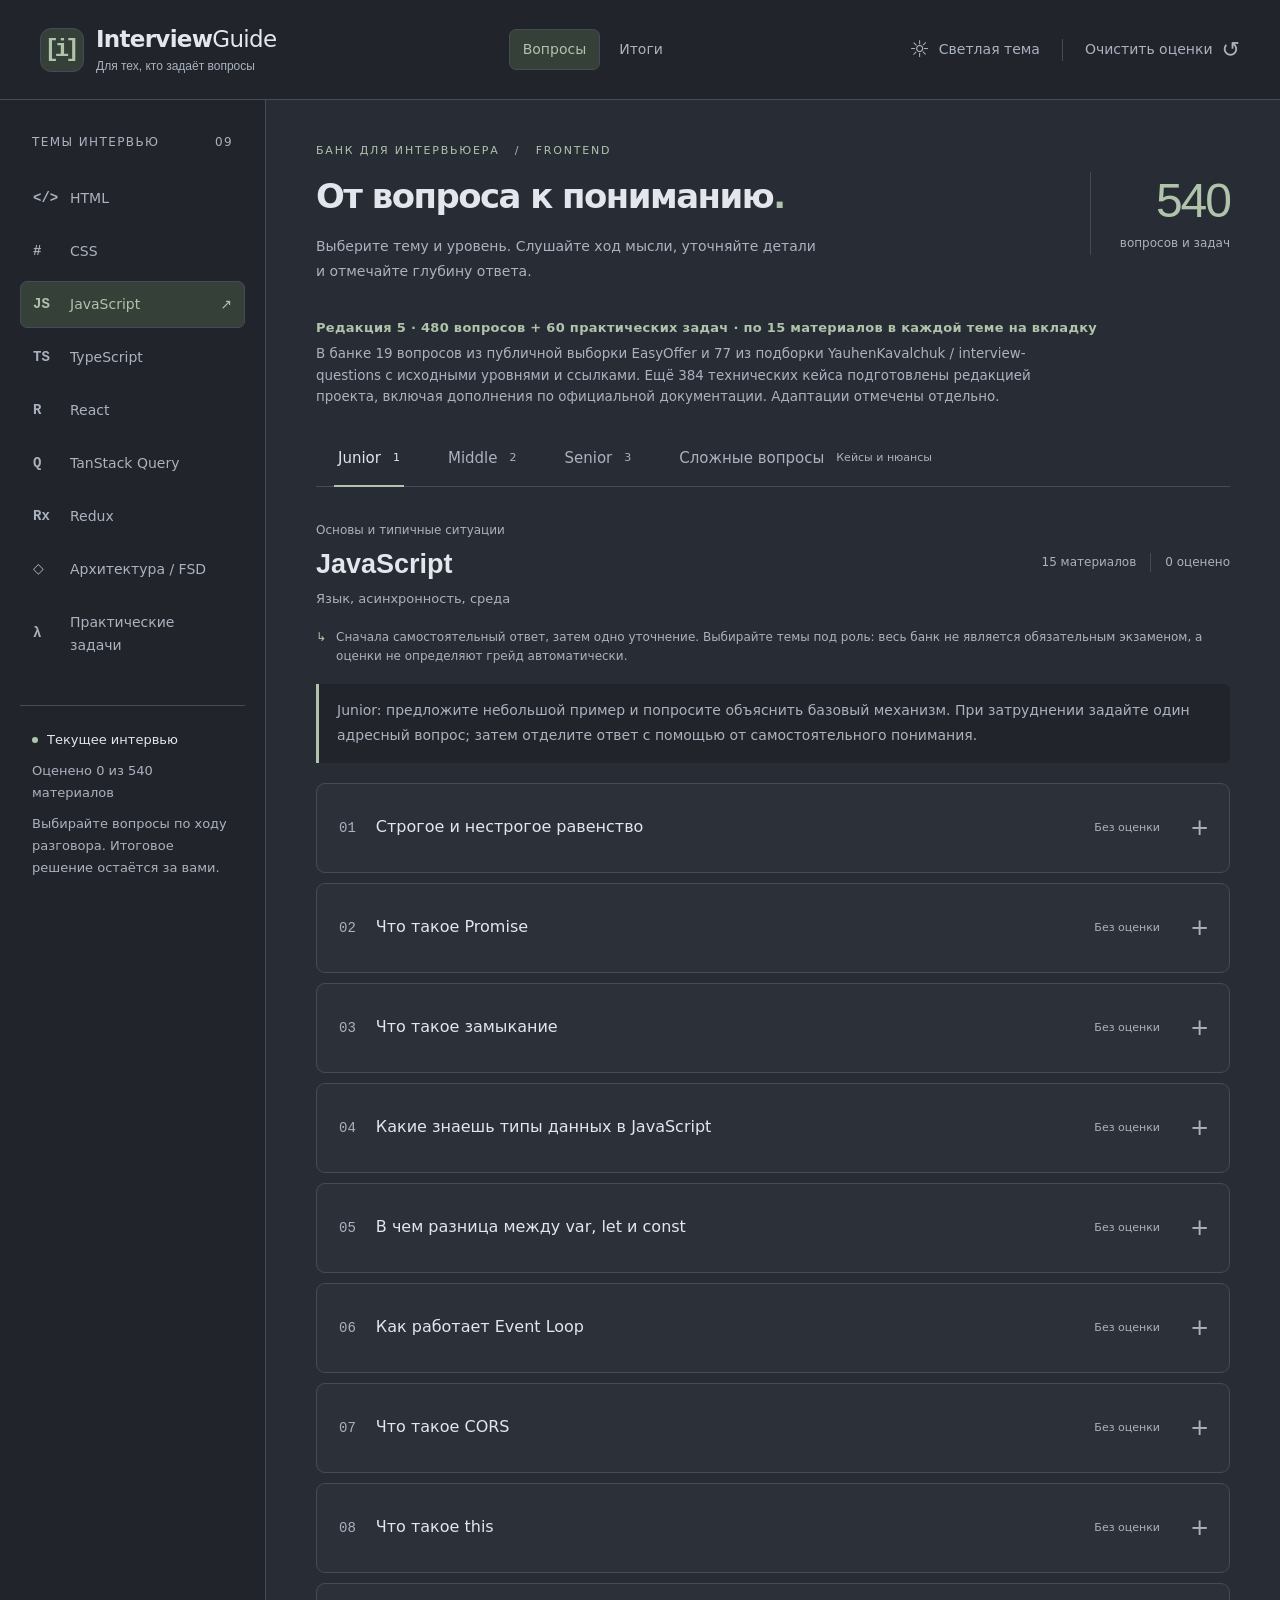
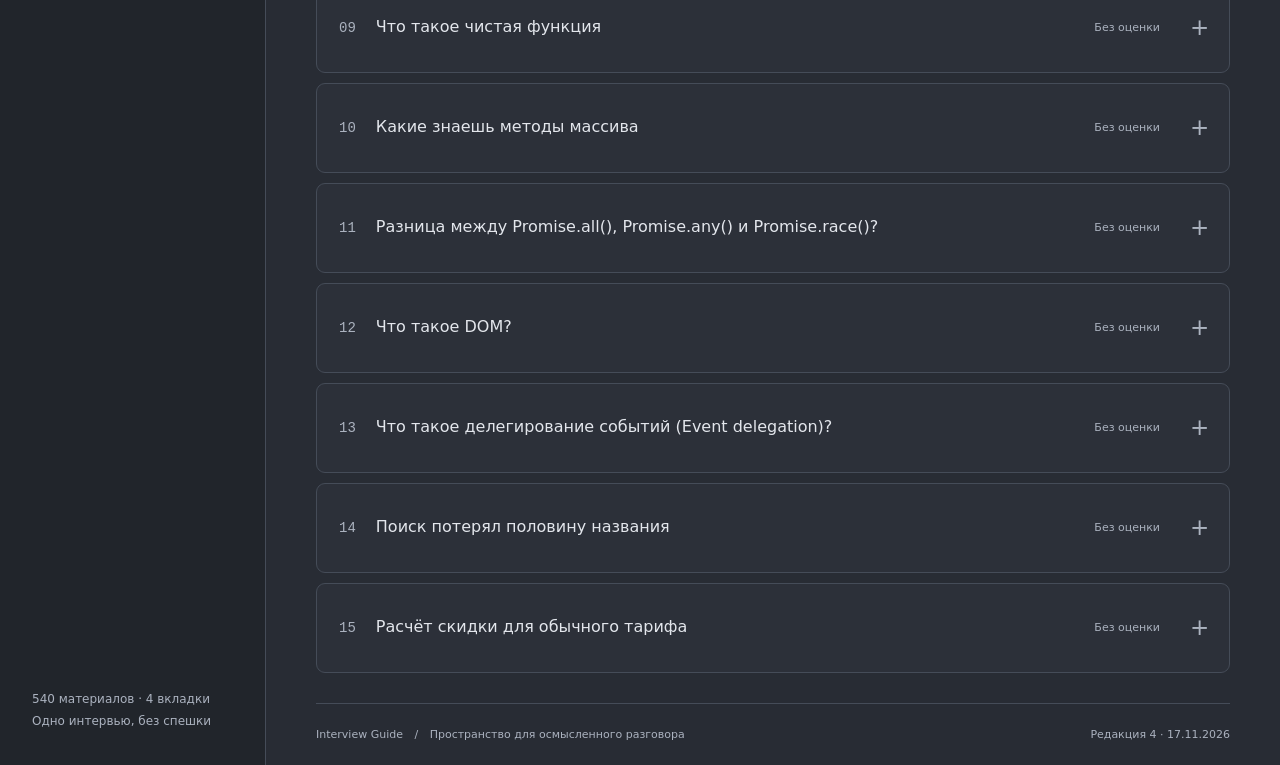
==== commit b19c9cda: "fix: remove repeated questions and align grade difficulty" ====
--- a/index.html
+++ b/index.html
@@ -6,10 +6,10 @@
 <title>Interview Guide — материалы для интервьюера</title>
 <style>html{background:#282c34;color:#abb2bf}html[data-theme=light]{background:#eae7df;color:#494d53}</style>
 <script>try{if(localStorage.getItem('interview-guide.theme')==='light')document.documentElement.dataset.theme='light'}catch{}</script>
-<link rel="stylesheet" href="styles.css?v=4">
-<script defer src="data/catalog.js?v=4"></script>
-<script defer src="data/html.js?v=4"></script><script defer src="data/css.js?v=4"></script><script defer src="data/javascript.js?v=4"></script><script defer src="data/typescript.js?v=4"></script><script defer src="data/react.js?v=4"></script><script defer src="data/tanstack-query.js?v=4"></script><script defer src="data/redux.js?v=4"></script><script defer src="data/architecture-fsd.js?v=4"></script><script defer src="data/coding.js?v=4"></script>
-<script defer src="store.js?v=4"></script><script defer src="app.js?v=4"></script><script defer src="results.js?v=4"></script>
+<link rel="stylesheet" href="styles.css?v=4-ui3">
+<script defer src="data/catalog.js?v=5"></script>
+<script defer src="data/html.js?v=5"></script><script defer src="data/css.js?v=5"></script><script defer src="data/javascript.js?v=5"></script><script defer src="data/typescript.js?v=5"></script><script defer src="data/react.js?v=5"></script><script defer src="data/tanstack-query.js?v=5"></script><script defer src="data/redux.js?v=5"></script><script defer src="data/architecture-fsd.js?v=5"></script><script defer src="data/coding.js?v=5"></script>
+<script defer src="store.js?v=4"></script><script defer src="app.js?v=5"></script><script defer src="results-export.js?v=4-ui3"></script><script defer src="results.js?v=4-ui3"></script>
 </head>
 <body>
 <a class="skip-link" href="#materials">Перейти к материалам</a>
@@ -17,10 +17,10 @@
 <div id="notices" class="notices global-notices" aria-live="polite"></div>
 <div id="questions" class="workspace"><aside class="sidebar"><div class="sidebar-heading">Темы интервью <span>09</span></div><nav id="topic-nav" aria-label="Темы интервью"></nav><div class="interview-note"><span class="live-dot" aria-hidden="true"></span><strong>Текущее интервью</strong><p id="interview-progress">Подсчитываем материалы…</p><p>Выбирайте вопросы по ходу разговора. Итоговое решение остаётся за вами.</p></div><div class="sidebar-footer"><span id="sidebar-count"></span><br>Одно интервью, без спешки</div></aside>
 <main id="materials" tabindex="-1"><div class="page-intro"><div><div class="eyebrow">БАНК ДЛЯ ИНТЕРВЬЮЕРА <span>/</span> FRONTEND</div><h1>От вопроса к пониманию<span>.</span></h1><p>Выберите тему и уровень. Слушайте ход мысли, уточняйте детали<br class="desktop-break"> и отмечайте глубину ответа.</p></div><div class="bank-count"><strong id="bank-count"></strong><span>вопросов и задач</span></div></div>
-<p id="bank-revision" class="bank-revision">Редакция 4 · 480 вопросов + 60 практических задач · по 15 материалов в каждой теме на вкладку</p><p class="source-scope">В банке 45 вопросов из публичной выборки EasyOffer и 40 из подборки YauhenKavalchuk / interview-questions с исходными уровнями и ссылками. Ещё 395 технических кейсов подготовлены редакцией проекта и отмечены отдельно.</p><div id="level-tabs" class="level-tabs" role="tablist" aria-label="Уровень материалов"></div>
+<p id="bank-revision" class="bank-revision">Редакция 5 · 480 вопросов + 60 практических задач · по 15 материалов в каждой теме на вкладку</p><p class="source-scope">В банке 19 вопросов из публичной выборки EasyOffer и 77 из подборки YauhenKavalchuk / interview-questions с исходными уровнями и ссылками. Ещё 384 технических кейса подготовлены редакцией проекта, включая дополнения по официальной документации. Адаптации отмечены отдельно.</p><div id="level-tabs" class="level-tabs" role="tablist" aria-label="Уровень материалов"></div>
 <section id="material-panel" role="tabpanel" aria-labelledby="tab-junior"><div class="list-heading"><div><span id="topic-kicker" class="topic-kicker"></span><h2 id="topic-title">JavaScript</h2><p id="topic-description"></p></div><div class="list-meta"><span id="list-count"></span><span id="list-progress">0 оценено</span></div></div><div class="reading-hint"><span aria-hidden="true">↳</span> Сначала самостоятельный ответ, затем одно уточнение. Выбирайте темы под роль: весь банк не является обязательным экзаменом, а оценки не определяют грейд автоматически.</div><p id="level-guidance" class="level-guidance"></p><div id="material-list" class="material-list"></div></section>
 <footer class="main-footer"><span>Interview Guide <span aria-hidden="true">/</span> Пространство для осмысленного разговора</span><span>Редакция 4 · 17.11.2026</span></footer></main></div>
-<main id="results" class="results-screen" tabindex="-1" hidden aria-labelledby="results-title"><div class="page-intro"><div><div class="eyebrow">ТЕКУЩЕЕ ИНТЕРВЬЮ <span>/</span> ИТОГИ</div><h1 id="results-title">Разговор в деталях<span>.</span></h1><p>Каждый круг — отдельный уровень материалов. Размер сектора показывает долю темы<br class="desktop-break"> среди оценённых вопросов этого уровня, включая отметку «Не ответил».</p></div></div><p id="results-progress" class="results-progress"></p><p class="results-guidance">Выберите тему в круге или легенде, чтобы увидеть четыре оценки и покрытие доступных материалов этой темы. Вопросы без отметки не входят в диаграмму. Итоговое решение остаётся за вами.</p><div id="results-grid" class="results-grid"></div><footer class="main-footer"><span>Interview Guide <span aria-hidden="true">/</span> Одно интервью, четыре уровня материалов</span><span>Доли тем не означают процент знания</span></footer></main>
+<main id="results" class="results-screen" tabindex="-1" hidden aria-labelledby="results-title"><div class="page-intro"><div><div class="eyebrow">ТЕКУЩЕЕ ИНТЕРВЬЮ <span>/</span> ИТОГИ</div><h1 id="results-title">Разговор в деталях<span>.</span></h1><p>Каждый круг — отдельный уровень материалов. Размер сектора показывает долю темы<br class="desktop-break"> среди оценённых вопросов этого уровня, включая отметку «Не ответил».</p></div></div><p id="results-progress" class="results-progress"></p><p class="results-guidance">Выберите тему в круге или легенде, чтобы увидеть четыре оценки и покрытие доступных материалов этой темы. Вопросы без отметки не входят в диаграмму. Итоговое решение остаётся за вами.</p><div id="results-export" class="results-export" role="group" aria-label="Скачать итоги интервью"><button type="button" data-export="docx">Скачать Word (.docx)</button><button type="button" data-export="xlsx">Скачать Excel (.xlsx)</button></div><p id="export-status" class="export-status" role="status" aria-live="polite"></p><div id="results-grid" class="results-grid"></div><footer class="main-footer"><span>Interview Guide <span aria-hidden="true">/</span> Одно интервью, четыре уровня материалов</span><span>Доли тем не означают процент знания</span></footer></main>
 <dialog id="clear-dialog" aria-labelledby="clear-title"><span class="dialog-symbol" aria-hidden="true">↺</span><h2 id="clear-title">Начать новое интервью?</h2><p>Очистить оценки текущего интервью во всех темах и уровнях?</p><form method="dialog" class="dialog-actions"><button value="cancel" autofocus>Отмена</button><button value="clear" class="confirm-clear">Очистить</button></form></dialog>
 <noscript><p class="notice">Включите JavaScript, чтобы открыть вопросы и сохранить оценки.</p></noscript>
 </body></html>
--- a/styles.css
+++ b/styles.css
@@ -83,3 +83,13 @@
 .empty-state { padding: 36px 28px; border: 1px dashed var(--border); border-radius: 12px; }
 .empty-state h3 { margin: 0 0 12px; }
 .empty-state p { max-width: 65ch; line-height: 1.7; margin: 0; }
+.material-card { scroll-margin-top: 16px; }
+.results-export { display: flex; flex-wrap: wrap; gap: 10px; margin: 0 0 8px; }
+.results-export button { padding: 10px 16px; font-size: 14px; color: var(--accent); }
+.export-status { min-height: 24px; margin: 0 0 20px; font-size: 13px; color: var(--muted); }
+.code-heading { flex-wrap: wrap; }
+.code-actions { display: flex; flex-wrap: wrap; align-items: center; gap: 8px 16px; max-width: 100%; }
+.code-actions .text-button { min-height: 44px; }
+.primary-button { display: inline-flex; align-items: center; justify-content: center; gap: 8px; max-width: 100%; min-height: 44px; padding: 9px 15px; border: 1px solid var(--accent); border-radius: 7px; background: var(--accent); color: var(--panel); font-size: 13px; font-weight: 600; text-align: center; text-decoration: none; }
+.primary-button:hover { box-shadow: inset 0 0 0 2px var(--panel); }
+@media(forced-colors:active) { .primary-button { border-color: LinkText; } }
